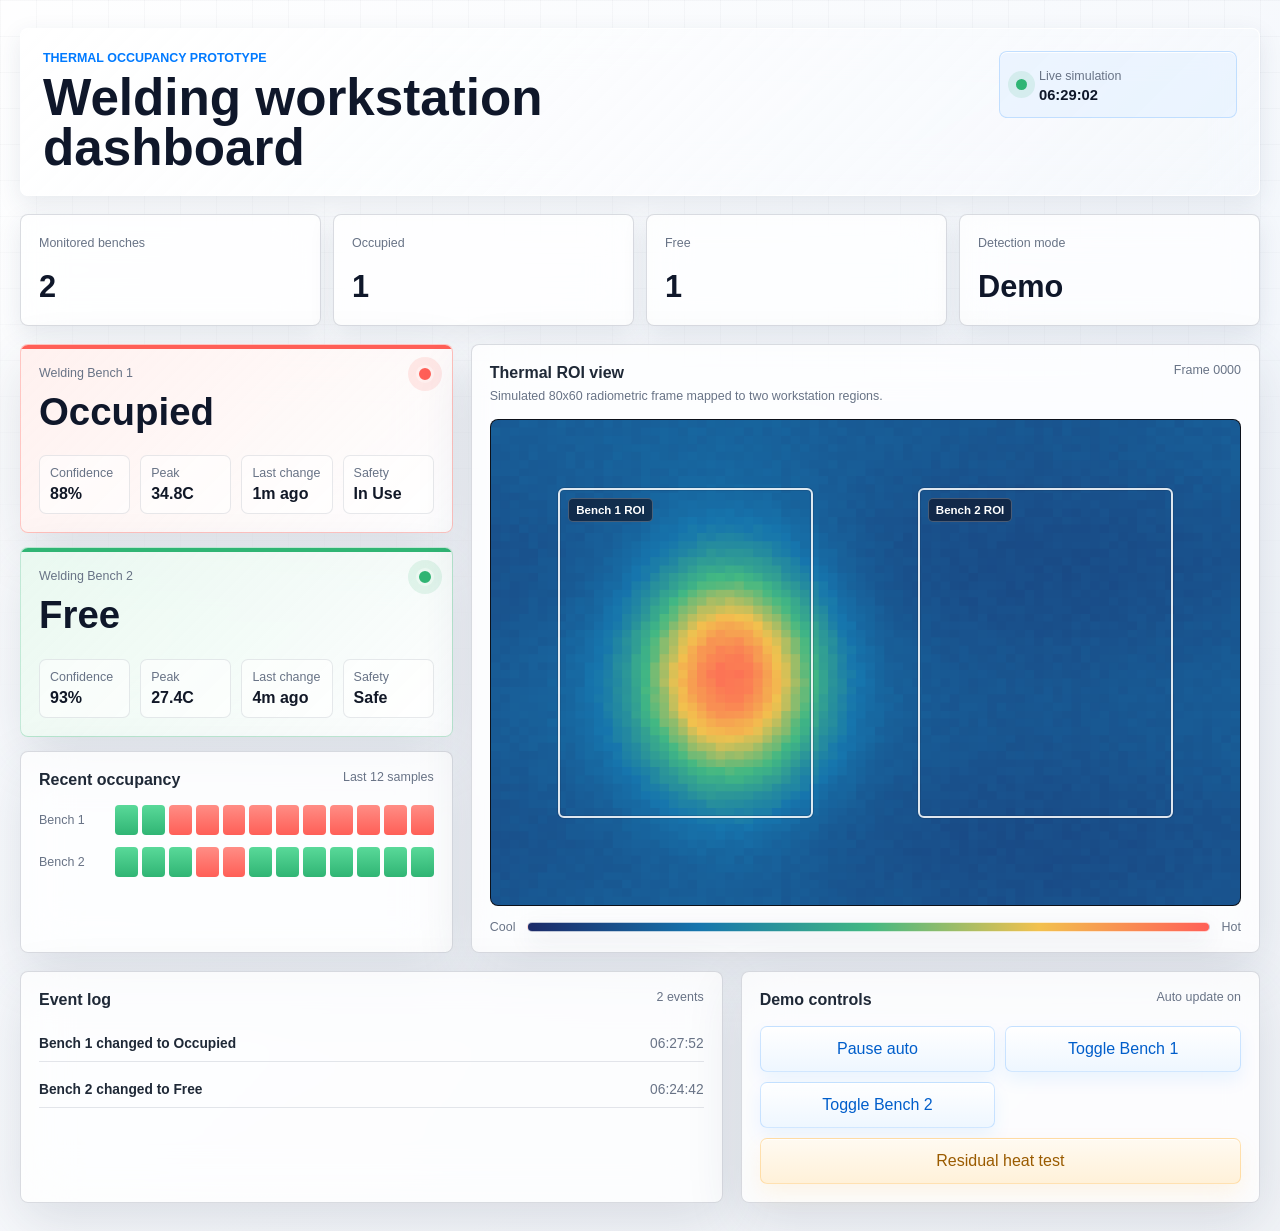
==== dashboard/index.html @ 989a8cf3 "Connect dashboard to live monitor status" ====
<!doctype html>
<html lang="en">
  <head>
    <meta charset="utf-8" />
    <meta name="viewport" content="width=device-width, initial-scale=1" />
    <title>Thermal Workstation Occupancy Dashboard</title>
    <link rel="stylesheet" href="styles.css" />
  </head>
  <body>
    <main class="app-shell">
      <header class="topbar">
        <div>
          <p class="eyebrow">Thermal occupancy prototype</p>
          <h1>Welding workstation dashboard</h1>
        </div>
        <div class="sync-panel" aria-live="polite">
          <span class="live-dot"></span>
          <div>
            <span class="sync-label" id="syncLabel">Live simulation</span>
            <strong id="lastUpdated">--</strong>
          </div>
        </div>
      </header>

      <section class="summary-grid" aria-label="Dashboard summary">
        <article class="metric-block">
          <span class="metric-label">Monitored benches</span>
          <strong>2</strong>
        </article>
        <article class="metric-block">
          <span class="metric-label">Occupied</span>
          <strong id="occupiedCount">0</strong>
        </article>
        <article class="metric-block">
          <span class="metric-label">Free</span>
          <strong id="freeCount">0</strong>
        </article>
        <article class="metric-block">
          <span class="metric-label">Detection mode</span>
          <strong id="detectionMode">Demo</strong>
        </article>
      </section>

      <section class="workspace">
        <div class="status-column" aria-label="Workstation status">
          <article class="bench-panel" id="bench-1-panel">
            <div class="bench-heading">
              <div>
                <span class="bench-label">Welding Bench 1</span>
                <h2 id="bench-1-status">--</h2>
              </div>
              <span class="status-indicator" id="bench-1-dot"></span>
            </div>
            <div class="bench-details">
              <span>Confidence <strong id="bench-1-confidence">--</strong></span>
              <span>Peak <strong id="bench-1-peak">--</strong></span>
              <span>Last change <strong id="bench-1-change">--</strong></span>
              <span>Safety <strong id="bench-1-safety">--</strong></span>
            </div>
          </article>

          <article class="bench-panel" id="bench-2-panel">
            <div class="bench-heading">
              <div>
                <span class="bench-label">Welding Bench 2</span>
                <h2 id="bench-2-status">--</h2>
              </div>
              <span class="status-indicator" id="bench-2-dot"></span>
            </div>
            <div class="bench-details">
              <span>Confidence <strong id="bench-2-confidence">--</strong></span>
              <span>Peak <strong id="bench-2-peak">--</strong></span>
              <span>Last change <strong id="bench-2-change">--</strong></span>
              <span>Safety <strong id="bench-2-safety">--</strong></span>
            </div>
          </article>

          <div class="timeline-panel">
            <div class="section-title-row">
              <h2>Recent occupancy</h2>
              <span>Last 12 samples</span>
            </div>
            <div class="timeline-row">
              <span>Bench 1</span>
              <div class="timeline" id="bench-1-timeline"></div>
            </div>
            <div class="timeline-row">
              <span>Bench 2</span>
              <div class="timeline" id="bench-2-timeline"></div>
            </div>
          </div>
        </div>

        <section class="thermal-area" aria-label="Thermal map">
          <div class="section-title-row">
            <div>
              <h2>Thermal ROI view</h2>
              <p id="thermalCaption">Simulated 80x60 radiometric frame mapped to two workstation regions.</p>
            </div>
            <span id="frameLabel">Frame 0000</span>
          </div>

          <div class="heatmap-frame">
            <canvas id="heatmapCanvas" width="800" height="520" aria-label="Simulated thermal heatmap"></canvas>
            <div class="roi roi-one">
              <span>Bench 1 ROI</span>
            </div>
            <div class="roi roi-two">
              <span>Bench 2 ROI</span>
            </div>
          </div>

          <div class="legend-row" aria-label="Thermal color legend">
            <span>Cool</span>
            <div class="legend-bar"></div>
            <span>Hot</span>
          </div>
        </section>
      </section>

      <section class="bottom-grid">
        <section class="activity-panel">
          <div class="section-title-row">
            <h2>Event log</h2>
            <span id="eventCount">0 events</span>
          </div>
          <ul id="eventLog"></ul>
        </section>

        <section class="control-panel">
          <div class="section-title-row">
            <h2>Demo controls</h2>
            <span id="simulationState">Auto update on</span>
          </div>
          <div class="control-grid">
            <button id="toggleAuto" type="button">Pause auto</button>
            <button id="toggleBench1" type="button">Toggle Bench 1</button>
            <button id="toggleBench2" type="button">Toggle Bench 2</button>
            <button id="residualTest" type="button">Residual heat test</button>
          </div>
        </section>
      </section>
    </main>
    <script src="app.js"></script>
  </body>
</html>
---- dashboard/styles.css ----
:root {
  color-scheme: light;
  --page: #f4f6fb;
  --page-deep: #e8edf6;
  --glass: rgba(255, 255, 255, 0.72);
  --glass-strong: rgba(255, 255, 255, 0.9);
  --line: rgba(121, 131, 148, 0.28);
  --text: #111827;
  --muted: #687386;
  --soft: #98a2b3;
  --free: #30b574;
  --free-soft: #e8f8ef;
  --occupied: #ff5f57;
  --occupied-soft: #fff0ee;
  --warning: #ffb340;
  --accent: #007aff;
  --accent-soft: #e7f1ff;
  --shadow: 0 18px 55px rgba(44, 58, 84, 0.14);
  --shadow-soft: 0 8px 24px rgba(44, 58, 84, 0.1);
  --radius: 8px;
  font-family:
    -apple-system, BlinkMacSystemFont, "SF Pro Display", "SF Pro Text", Inter,
    "Segoe UI", sans-serif;
}

* {
  box-sizing: border-box;
}

body {
  min-height: 100vh;
  margin: 0;
  background:
    linear-gradient(135deg, rgba(255, 255, 255, 0.9), rgba(239, 244, 251, 0.72)),
    linear-gradient(160deg, #f7f9fc 0%, #edf2fa 46%, #f9f4ef 100%);
  color: var(--text);
}

body::before {
  position: fixed;
  inset: 0;
  z-index: -1;
  background-image:
    linear-gradient(rgba(17, 24, 39, 0.035) 1px, transparent 1px),
    linear-gradient(90deg, rgba(17, 24, 39, 0.035) 1px, transparent 1px);
  background-size: 36px 36px;
  mask-image: linear-gradient(to bottom, rgba(0, 0, 0, 0.8), transparent 82%);
  content: "";
}

button,
input,
textarea,
select {
  font: inherit;
}

.app-shell {
  width: min(1440px, calc(100% - 40px));
  margin: 0 auto;
  padding: 28px 0;
}

.topbar {
  display: flex;
  align-items: flex-start;
  justify-content: space-between;
  gap: 24px;
  padding: 22px;
  border: 1px solid rgba(255, 255, 255, 0.86);
  border-radius: var(--radius);
  background: linear-gradient(135deg, rgba(255, 255, 255, 0.88), rgba(245, 248, 252, 0.62));
  box-shadow: var(--shadow-soft);
  backdrop-filter: blur(22px) saturate(1.25);
}

.eyebrow {
  margin: 0 0 8px;
  color: var(--accent);
  font-size: 0.78rem;
  font-weight: 700;
  letter-spacing: 0;
  text-transform: uppercase;
}

h1,
h2,
p {
  margin: 0;
}

h1 {
  max-width: 760px;
  color: #0f172a;
  font-size: clamp(2rem, 4vw, 4rem);
  line-height: 0.98;
  letter-spacing: 0;
}

h2 {
  color: #1f2937;
  font-size: 1rem;
  line-height: 1.2;
  letter-spacing: 0;
}

.sync-panel {
  display: flex;
  align-items: center;
  gap: 12px;
  min-width: 238px;
  padding: 14px 16px;
  border: 1px solid rgba(0, 122, 255, 0.18);
  border-radius: var(--radius);
  background: rgba(231, 241, 255, 0.72);
  box-shadow: inset 0 1px 0 rgba(255, 255, 255, 0.9);
}

.sync-label,
.metric-label,
.bench-label,
.section-title-row span,
.thermal-area p,
.timeline-row > span,
.bench-details span {
  color: var(--muted);
  font-size: 0.78rem;
}

.sync-panel strong {
  display: block;
  margin-top: 3px;
  color: #0f172a;
  font-size: 0.92rem;
}

.live-dot {
  width: 11px;
  height: 11px;
  border-radius: 999px;
  background: var(--free);
  box-shadow: 0 0 0 8px rgba(48, 181, 116, 0.12);
  animation: pulse 1.8s infinite;
}

.summary-grid {
  display: grid;
  grid-template-columns: repeat(4, minmax(0, 1fr));
  gap: 12px;
  margin: 18px 0;
}

.metric-block {
  min-height: 112px;
  padding: 18px;
  border: 1px solid var(--line);
  border-radius: var(--radius);
  background: var(--glass);
  box-shadow: var(--shadow-soft);
  backdrop-filter: blur(20px) saturate(1.2);
}

.metric-block strong {
  display: block;
  margin-top: 18px;
  color: #0f172a;
  font-size: clamp(1.45rem, 2.4vw, 2.45rem);
  letter-spacing: 0;
}

.workspace {
  display: grid;
  grid-template-columns: minmax(300px, 0.85fr) minmax(540px, 1.55fr);
  gap: 18px;
  align-items: stretch;
}

.status-column {
  display: grid;
  grid-template-rows: auto auto 1fr;
  gap: 14px;
}

.bench-panel,
.timeline-panel,
.thermal-area,
.activity-panel,
.control-panel {
  border: 1px solid var(--line);
  border-radius: var(--radius);
  background: var(--glass);
  box-shadow: var(--shadow);
  backdrop-filter: blur(24px) saturate(1.18);
}

.bench-panel {
  position: relative;
  overflow: hidden;
  padding: 18px;
  transition:
    border-color 220ms ease,
    background 220ms ease,
    transform 220ms ease,
    box-shadow 220ms ease;
}

.bench-panel::before {
  position: absolute;
  inset: 0 0 auto;
  height: 4px;
  background: var(--soft);
  content: "";
}

.bench-panel.is-occupied {
  border-color: rgba(255, 95, 87, 0.34);
  background: linear-gradient(135deg, rgba(255, 240, 238, 0.94), rgba(255, 255, 255, 0.76));
}

.bench-panel.is-occupied::before {
  background: var(--occupied);
}

.bench-panel.is-free {
  border-color: rgba(48, 181, 116, 0.28);
  background: linear-gradient(135deg, rgba(232, 248, 239, 0.94), rgba(255, 255, 255, 0.76));
}

.bench-panel.is-free::before {
  background: var(--free);
}

.bench-panel.is-warning {
  border-color: rgba(255, 179, 64, 0.42);
  background: linear-gradient(135deg, rgba(255, 247, 232, 0.96), rgba(255, 255, 255, 0.76));
}

.bench-panel.is-warning::before {
  background: var(--warning);
}

.bench-heading {
  display: flex;
  align-items: flex-start;
  justify-content: space-between;
  gap: 16px;
}

.bench-heading h2 {
  margin-top: 8px;
  color: #0f172a;
  font-size: clamp(1.8rem, 3vw, 3rem);
}

.status-indicator {
  flex: 0 0 auto;
  width: 18px;
  height: 18px;
  margin-top: 2px;
  border: 3px solid rgba(255, 255, 255, 0.9);
  border-radius: 999px;
  background: var(--soft);
}

.status-indicator.is-occupied {
  background: var(--occupied);
  box-shadow: 0 0 0 8px rgba(255, 95, 87, 0.12);
}

.status-indicator.is-free {
  background: var(--free);
  box-shadow: 0 0 0 8px rgba(48, 181, 116, 0.12);
}

.bench-details {
  display: grid;
  grid-template-columns: repeat(4, 1fr);
  gap: 10px;
  margin-top: 20px;
}

.bench-details span {
  padding: 10px;
  border: 1px solid rgba(121, 131, 148, 0.18);
  border-radius: 7px;
  background: rgba(255, 255, 255, 0.58);
}

.bench-details strong {
  display: block;
  margin-top: 5px;
  color: #111827;
  font-size: 1rem;
}

.timeline-panel,
.activity-panel,
.control-panel,
.thermal-area {
  padding: 18px;
}

.section-title-row {
  display: flex;
  align-items: flex-start;
  justify-content: space-between;
  gap: 16px;
  margin-bottom: 16px;
}

.thermal-area p {
  margin-top: 6px;
  max-width: 600px;
}

.heatmap-frame {
  position: relative;
  overflow: hidden;
  min-height: 380px;
  border: 1px solid rgba(18, 25, 38, 0.18);
  border-radius: var(--radius);
  background: #0b1018;
  box-shadow:
    inset 0 1px 0 rgba(255, 255, 255, 0.16),
    inset 0 -18px 40px rgba(0, 0, 0, 0.18);
  aspect-ratio: 1.54;
}

canvas {
  display: block;
  width: 100%;
  height: 100%;
}

.roi {
  position: absolute;
  top: 14%;
  width: 34%;
  height: 68%;
  border: 2px solid rgba(255, 255, 255, 0.86);
  border-radius: 6px;
  pointer-events: none;
  box-shadow:
    0 0 0 1px rgba(15, 23, 42, 0.16),
    inset 0 0 0 1px rgba(15, 23, 42, 0.14);
}

.roi span {
  position: absolute;
  top: 8px;
  left: 8px;
  padding: 5px 7px;
  border: 1px solid rgba(255, 255, 255, 0.24);
  border-radius: 5px;
  background: rgba(15, 23, 42, 0.68);
  color: #ffffff;
  font-size: 0.72rem;
  font-weight: 700;
  backdrop-filter: blur(12px);
}

.roi-one {
  left: 9%;
}

.roi-two {
  right: 9%;
}

.legend-row {
  display: grid;
  grid-template-columns: auto minmax(160px, 1fr) auto;
  gap: 12px;
  align-items: center;
  margin-top: 14px;
  color: var(--muted);
  font-size: 0.78rem;
}

.legend-bar {
  height: 10px;
  border: 1px solid rgba(255, 255, 255, 0.72);
  border-radius: 999px;
  background: linear-gradient(90deg, #1c2a68, #1675ad, #42b883, #f2c14e, #ff5f57);
  box-shadow: var(--shadow-soft);
}

.timeline-row {
  display: grid;
  grid-template-columns: 64px minmax(0, 1fr);
  gap: 12px;
  align-items: center;
  margin-top: 12px;
}

.timeline {
  display: grid;
  grid-template-columns: repeat(12, minmax(0, 1fr));
  gap: 4px;
}

.timeline span {
  height: 30px;
  border-radius: 4px;
  background: #d7dee9;
}

.timeline span.is-free {
  background: linear-gradient(180deg, #59d999, #30b574);
}

.timeline span.is-occupied {
  background: linear-gradient(180deg, #ff8d85, #ff5f57);
}

.bottom-grid {
  display: grid;
  grid-template-columns: minmax(0, 1.15fr) minmax(320px, 0.85fr);
  gap: 18px;
  margin-top: 18px;
}

#eventLog {
  display: grid;
  gap: 10px;
  max-height: 194px;
  margin: 0;
  padding: 0;
  overflow: auto;
  list-style: none;
}

#eventLog li {
  display: flex;
  align-items: center;
  justify-content: space-between;
  gap: 18px;
  padding: 10px 0;
  border-bottom: 1px solid rgba(121, 131, 148, 0.2);
  color: var(--muted);
  font-size: 0.86rem;
}

#eventLog strong {
  color: #1f2937;
  font-weight: 650;
}

.control-grid {
  display: grid;
  grid-template-columns: repeat(2, minmax(0, 1fr));
  gap: 10px;
}

button {
  min-height: 46px;
  padding: 0 14px;
  border: 1px solid rgba(0, 122, 255, 0.18);
  border-radius: 7px;
  background: linear-gradient(180deg, rgba(255, 255, 255, 0.92), rgba(237, 246, 255, 0.92));
  color: #005ecb;
  box-shadow:
    inset 0 1px 0 rgba(255, 255, 255, 0.92),
    0 8px 18px rgba(0, 122, 255, 0.08);
  cursor: pointer;
  transition:
    transform 160ms ease,
    background 160ms ease,
    border-color 160ms ease,
    box-shadow 160ms ease;
}

button:hover {
  border-color: rgba(0, 122, 255, 0.34);
  background: linear-gradient(180deg, #ffffff, #eaf4ff);
  box-shadow:
    inset 0 1px 0 rgba(255, 255, 255, 0.96),
    0 12px 24px rgba(0, 122, 255, 0.12);
  transform: translateY(-1px);
}

button:active {
  transform: translateY(0);
}

button:last-child {
  grid-column: 1 / -1;
  border-color: rgba(255, 179, 64, 0.36);
  background: linear-gradient(180deg, #fffaf1, #fff1d9);
  color: #9a5b00;
  box-shadow:
    inset 0 1px 0 rgba(255, 255, 255, 0.92),
    0 10px 22px rgba(255, 179, 64, 0.12);
}

@keyframes pulse {
  0%,
  100% {
    transform: scale(1);
  }
  50% {
    transform: scale(0.78);
  }
}

@media (max-width: 980px) {
  .app-shell {
    width: min(100% - 28px, 760px);
  }

  .topbar,
  .workspace,
  .bottom-grid {
    grid-template-columns: 1fr;
  }

  .topbar {
    display: grid;
  }

  .summary-grid {
    grid-template-columns: repeat(2, minmax(0, 1fr));
  }

  .heatmap-frame {
    min-height: 300px;
  }
}

@media (max-width: 620px) {
  .app-shell {
    width: min(100% - 20px, 520px);
    padding: 18px 0;
  }

  .summary-grid,
  .bench-details,
  .control-grid {
    grid-template-columns: 1fr;
  }

  .sync-panel {
    min-width: 0;
  }

  .heatmap-frame {
    min-height: 230px;
  }

  .timeline-row {
    grid-template-columns: 1fr;
  }
}
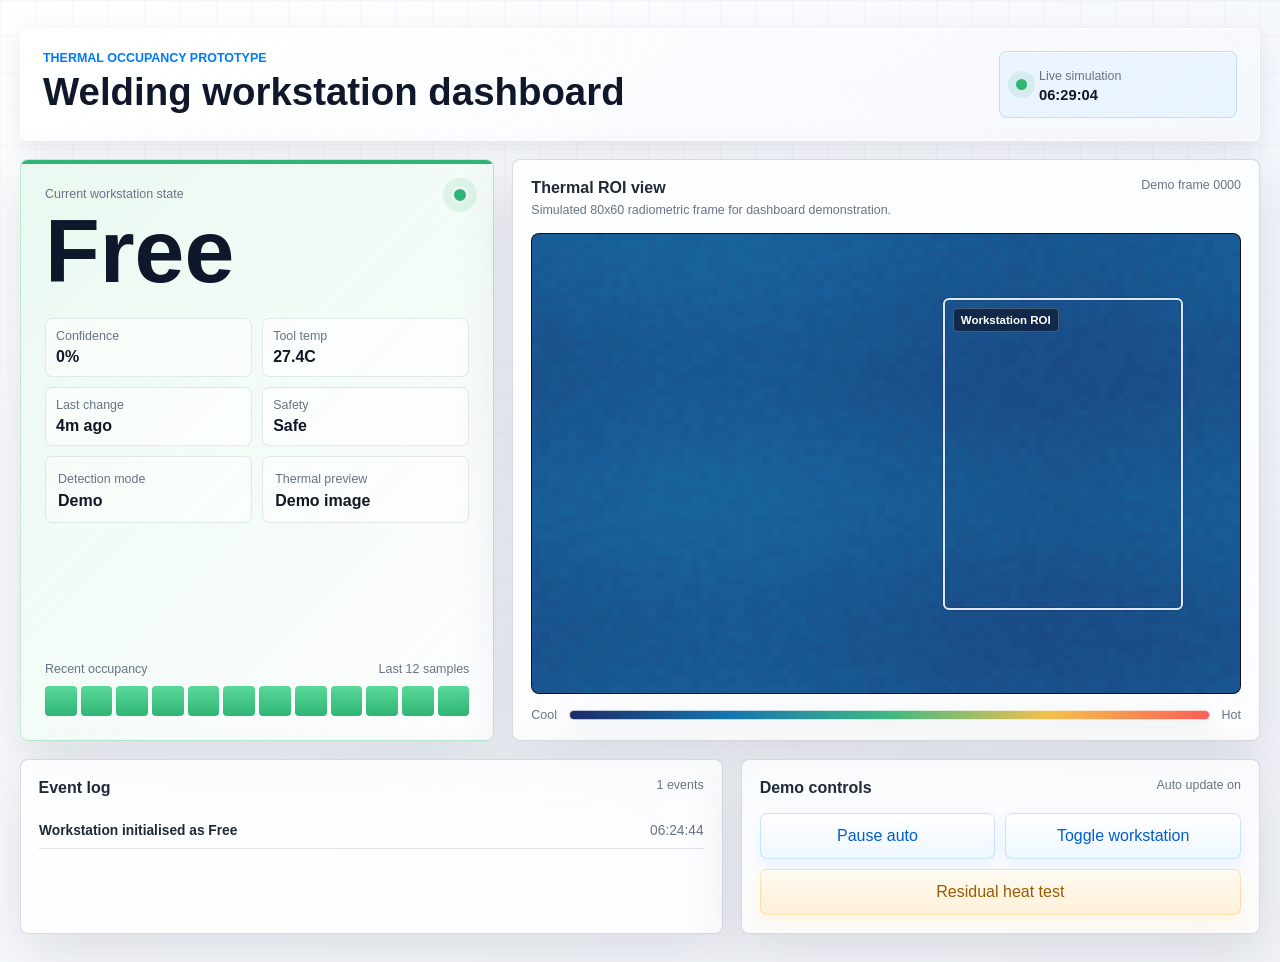
==== commit 56017e11: "Redesign dashboard for single workstation" ====
--- a/dashboard/index.html
+++ b/dashboard/index.html
@@ -22,91 +22,56 @@
         </div>
       </header>
 
-      <section class="summary-grid" aria-label="Dashboard summary">
-        <article class="metric-block">
-          <span class="metric-label">Monitored benches</span>
-          <strong>2</strong>
-        </article>
-        <article class="metric-block">
-          <span class="metric-label">Occupied</span>
-          <strong id="occupiedCount">0</strong>
-        </article>
-        <article class="metric-block">
-          <span class="metric-label">Free</span>
-          <strong id="freeCount">0</strong>
-        </article>
-        <article class="metric-block">
-          <span class="metric-label">Detection mode</span>
-          <strong id="detectionMode">Demo</strong>
-        </article>
-      </section>
-
       <section class="workspace">
         <div class="status-column" aria-label="Workstation status">
-          <article class="bench-panel" id="bench-1-panel">
+          <article class="bench-panel workstation-overview" id="workstation-panel">
             <div class="bench-heading">
               <div>
-                <span class="bench-label">Welding Bench 1</span>
-                <h2 id="bench-1-status">--</h2>
+                <span class="bench-label">Current workstation state</span>
+                <h2 id="workstation-status">--</h2>
               </div>
-              <span class="status-indicator" id="bench-1-dot"></span>
+              <span class="status-indicator" id="workstation-dot"></span>
             </div>
             <div class="bench-details">
-              <span>Confidence <strong id="bench-1-confidence">--</strong></span>
-              <span>Peak <strong id="bench-1-peak">--</strong></span>
-              <span>Last change <strong id="bench-1-change">--</strong></span>
-              <span>Safety <strong id="bench-1-safety">--</strong></span>
+              <span>Confidence <strong id="workstation-confidence">--</strong></span>
+              <span>Tool temp <strong id="workstation-peak">--</strong></span>
+              <span>Last change <strong id="workstation-change">--</strong></span>
+              <span>Safety <strong id="workstation-safety">--</strong></span>
+            </div>
+            <div class="state-context">
+              <div>
+                <span>Detection mode</span>
+                <strong id="detectionMode">Demo</strong>
+              </div>
+              <div>
+                <span>Thermal preview</span>
+                <strong id="snapshotStatus">Waiting</strong>
+              </div>
+            </div>
+            <div class="compact-history" aria-label="Recent occupancy">
+              <div class="compact-history-heading">
+                <span>Recent occupancy</span>
+                <span>Last 12 samples</span>
+              </div>
+              <div class="timeline" id="workstation-timeline"></div>
             </div>
           </article>
-
-          <article class="bench-panel" id="bench-2-panel">
-            <div class="bench-heading">
-              <div>
-                <span class="bench-label">Welding Bench 2</span>
-                <h2 id="bench-2-status">--</h2>
-              </div>
-              <span class="status-indicator" id="bench-2-dot"></span>
-            </div>
-            <div class="bench-details">
-              <span>Confidence <strong id="bench-2-confidence">--</strong></span>
-              <span>Peak <strong id="bench-2-peak">--</strong></span>
-              <span>Last change <strong id="bench-2-change">--</strong></span>
-              <span>Safety <strong id="bench-2-safety">--</strong></span>
-            </div>
-          </article>
-
-          <div class="timeline-panel">
-            <div class="section-title-row">
-              <h2>Recent occupancy</h2>
-              <span>Last 12 samples</span>
-            </div>
-            <div class="timeline-row">
-              <span>Bench 1</span>
-              <div class="timeline" id="bench-1-timeline"></div>
-            </div>
-            <div class="timeline-row">
-              <span>Bench 2</span>
-              <div class="timeline" id="bench-2-timeline"></div>
-            </div>
-          </div>
         </div>
 
         <section class="thermal-area" aria-label="Thermal map">
           <div class="section-title-row">
             <div>
               <h2>Thermal ROI view</h2>
-              <p id="thermalCaption">Simulated 80x60 radiometric frame mapped to two workstation regions.</p>
+              <p id="thermalCaption">Simulated 80x60 radiometric frame for one monitored workstation.</p>
             </div>
             <span id="frameLabel">Frame 0000</span>
           </div>
 
           <div class="heatmap-frame">
             <canvas id="heatmapCanvas" width="800" height="520" aria-label="Simulated thermal heatmap"></canvas>
+            <img id="thermalSnapshot" alt="Live thermal preview from the Raspberry Pi monitor" />
             <div class="roi roi-one">
-              <span>Bench 1 ROI</span>
-            </div>
-            <div class="roi roi-two">
-              <span>Bench 2 ROI</span>
+              <span>Workstation ROI</span>
             </div>
           </div>
 
@@ -134,8 +99,7 @@
           </div>
           <div class="control-grid">
             <button id="toggleAuto" type="button">Pause auto</button>
-            <button id="toggleBench1" type="button">Toggle Bench 1</button>
-            <button id="toggleBench2" type="button">Toggle Bench 2</button>
+            <button id="toggleWorkstation" type="button">Toggle workstation</button>
             <button id="residualTest" type="button">Residual heat test</button>
           </div>
         </section>
--- a/dashboard/styles.css
+++ b/dashboard/styles.css
@@ -92,7 +92,7 @@
 h1 {
   max-width: 760px;
   color: #0f172a;
-  font-size: clamp(2rem, 4vw, 4rem);
+  font-size: clamp(1.85rem, 3vw, 3.35rem);
   line-height: 0.98;
   letter-spacing: 0;
 }
@@ -143,42 +143,17 @@
   animation: pulse 1.8s infinite;
 }
 
-.summary-grid {
-  display: grid;
-  grid-template-columns: repeat(4, minmax(0, 1fr));
-  gap: 12px;
-  margin: 18px 0;
-}
-
-.metric-block {
-  min-height: 112px;
-  padding: 18px;
-  border: 1px solid var(--line);
-  border-radius: var(--radius);
-  background: var(--glass);
-  box-shadow: var(--shadow-soft);
-  backdrop-filter: blur(20px) saturate(1.2);
-}
-
-.metric-block strong {
-  display: block;
-  margin-top: 18px;
-  color: #0f172a;
-  font-size: clamp(1.45rem, 2.4vw, 2.45rem);
-  letter-spacing: 0;
-}
-
 .workspace {
   display: grid;
-  grid-template-columns: minmax(300px, 0.85fr) minmax(540px, 1.55fr);
+  grid-template-columns: minmax(360px, 0.92fr) minmax(540px, 1.45fr);
   gap: 18px;
   align-items: stretch;
+  margin-top: 18px;
 }
 
 .status-column {
   display: grid;
-  grid-template-rows: auto auto 1fr;
-  gap: 14px;
+  grid-template-rows: 1fr;
 }
 
 .bench-panel,
@@ -204,6 +179,13 @@
     box-shadow 220ms ease;
 }
 
+.workstation-overview {
+  display: flex;
+  min-height: 100%;
+  flex-direction: column;
+  padding: 24px;
+}
+
 .bench-panel::before {
   position: absolute;
   inset: 0 0 auto;
@@ -249,7 +231,8 @@
 .bench-heading h2 {
   margin-top: 8px;
   color: #0f172a;
-  font-size: clamp(1.8rem, 3vw, 3rem);
+  font-size: clamp(3.3rem, 7vw, 6rem);
+  line-height: 0.92;
 }
 
 .status-indicator {
@@ -274,9 +257,9 @@
 
 .bench-details {
   display: grid;
-  grid-template-columns: repeat(4, 1fr);
+  grid-template-columns: repeat(2, minmax(0, 1fr));
   gap: 10px;
-  margin-top: 20px;
+  margin-top: 26px;
 }
 
 .bench-details span {
@@ -293,6 +276,45 @@
   font-size: 1rem;
 }
 
+.state-context {
+  display: grid;
+  grid-template-columns: repeat(2, minmax(0, 1fr));
+  gap: 10px;
+  margin-top: 10px;
+}
+
+.state-context > div {
+  padding: 12px;
+  border: 1px solid rgba(121, 131, 148, 0.18);
+  border-radius: 7px;
+  background: rgba(255, 255, 255, 0.46);
+}
+
+.state-context span,
+.compact-history-heading {
+  color: var(--muted);
+  font-size: 0.78rem;
+}
+
+.state-context strong {
+  display: block;
+  margin-top: 5px;
+  color: #111827;
+  font-size: 1rem;
+}
+
+.compact-history {
+  margin-top: auto;
+  padding-top: 24px;
+}
+
+.compact-history-heading {
+  display: flex;
+  justify-content: space-between;
+  gap: 12px;
+  margin-bottom: 10px;
+}
+
 .timeline-panel,
 .activity-panel,
 .control-panel,
@@ -316,7 +338,7 @@
 .heatmap-frame {
   position: relative;
   overflow: hidden;
-  min-height: 380px;
+  min-height: 430px;
   border: 1px solid rgba(18, 25, 38, 0.18);
   border-radius: var(--radius);
   background: #0b1018;
@@ -330,6 +352,24 @@
   display: block;
   width: 100%;
   height: 100%;
+}
+
+#thermalSnapshot {
+  position: absolute;
+  inset: 0;
+  display: none;
+  width: 100%;
+  height: 100%;
+  object-fit: contain;
+  background: #0b1018;
+}
+
+#thermalSnapshot.is-visible {
+  display: block;
+}
+
+#thermalSnapshot.is-visible ~ .roi {
+  display: none;
 }
 
 .roi {
@@ -360,11 +400,7 @@
 }
 
 .roi-one {
-  left: 9%;
-}
-
-.roi-two {
-  right: 9%;
+  right: 8%;
 }
 
 .legend-row {
@@ -518,10 +554,6 @@
     display: grid;
   }
 
-  .summary-grid {
-    grid-template-columns: repeat(2, minmax(0, 1fr));
-  }
-
   .heatmap-frame {
     min-height: 300px;
   }
@@ -533,8 +565,8 @@
     padding: 18px 0;
   }
 
-  .summary-grid,
   .bench-details,
+  .state-context,
   .control-grid {
     grid-template-columns: 1fr;
   }
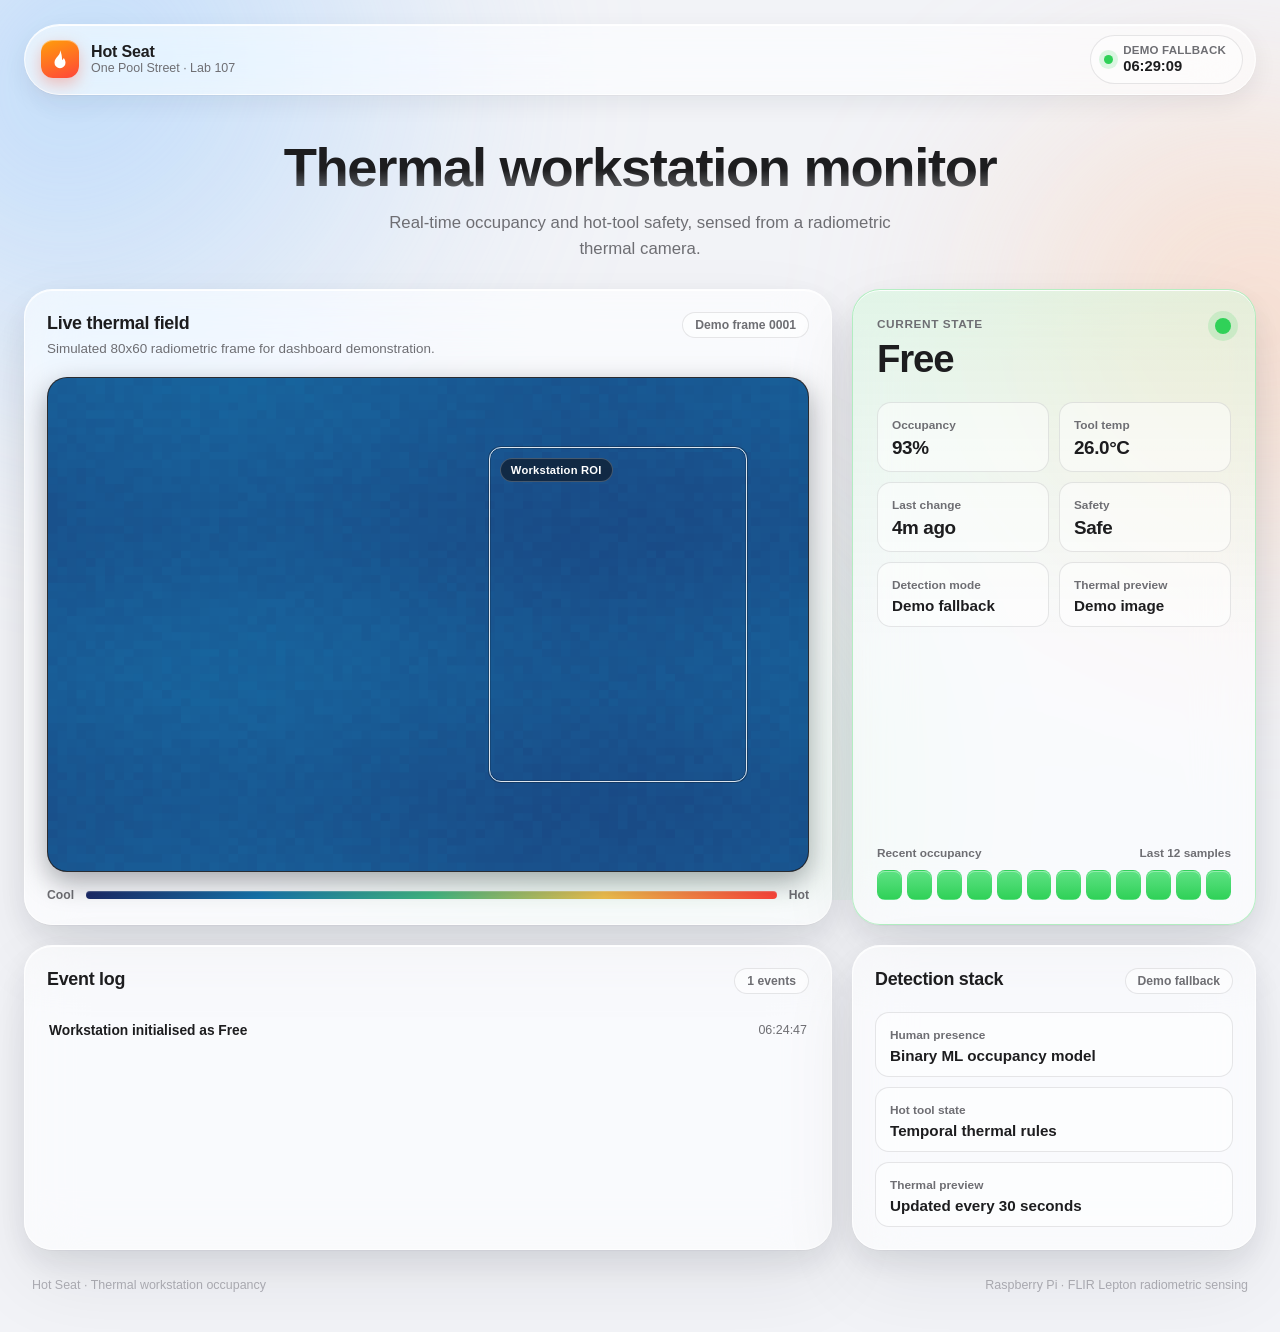
==== commit fcd34c5a: "Redesign live dashboard interface" ====
--- a/dashboard/index.html
+++ b/dashboard/index.html
@@ -7,64 +7,51 @@
     <link rel="stylesheet" href="styles.css" />
   </head>
   <body>
+    <div class="ambient" aria-hidden="true">
+      <span class="blob blob-a"></span>
+      <span class="blob blob-b"></span>
+      <span class="blob blob-c"></span>
+    </div>
+
     <main class="app-shell">
-      <header class="topbar">
-        <div>
-          <p class="eyebrow">Thermal occupancy prototype</p>
-          <h1>Welding workstation dashboard</h1>
+      <header class="navbar glass">
+        <div class="brand">
+          <span class="brand-mark" aria-hidden="true">
+            <svg viewBox="0 0 24 24" fill="none" xmlns="http://www.w3.org/2000/svg">
+              <path
+                d="M12 2.5c.5 3.4-1.2 5-2.7 6.7C7.7 11 6 12.9 6 16a6 6 0 0 0 12 0c0-2.1-.8-3.7-1.9-5.2-.4 1-1 1.7-1.9 2.3.2-3.3-.6-7.6-2.2-10.6Z"
+                fill="currentColor"
+              />
+            </svg>
+          </span>
+          <div class="brand-copy">
+            <span class="brand-name">Hot Seat</span>
+            <span class="brand-sub">One Pool Street · Lab 107</span>
+          </div>
         </div>
+
         <div class="sync-panel" aria-live="polite">
           <span class="live-dot"></span>
-          <div>
-            <span class="sync-label" id="syncLabel">Live simulation</span>
+          <div class="sync-copy">
+            <span class="sync-label" id="syncLabel">Demo fallback</span>
             <strong id="lastUpdated">--</strong>
           </div>
         </div>
       </header>
 
+      <section class="hero">
+        <h1>Thermal workstation monitor</h1>
+        <p>Real-time occupancy and hot-tool safety, sensed from a radiometric thermal camera.</p>
+      </section>
+
       <section class="workspace">
-        <div class="status-column" aria-label="Workstation status">
-          <article class="bench-panel workstation-overview" id="workstation-panel">
-            <div class="bench-heading">
-              <div>
-                <span class="bench-label">Current workstation state</span>
-                <h2 id="workstation-status">--</h2>
-              </div>
-              <span class="status-indicator" id="workstation-dot"></span>
-            </div>
-            <div class="bench-details">
-              <span>Confidence <strong id="workstation-confidence">--</strong></span>
-              <span>Tool temp <strong id="workstation-peak">--</strong></span>
-              <span>Last change <strong id="workstation-change">--</strong></span>
-              <span>Safety <strong id="workstation-safety">--</strong></span>
-            </div>
-            <div class="state-context">
-              <div>
-                <span>Detection mode</span>
-                <strong id="detectionMode">Demo</strong>
-              </div>
-              <div>
-                <span>Thermal preview</span>
-                <strong id="snapshotStatus">Waiting</strong>
-              </div>
-            </div>
-            <div class="compact-history" aria-label="Recent occupancy">
-              <div class="compact-history-heading">
-                <span>Recent occupancy</span>
-                <span>Last 12 samples</span>
-              </div>
-              <div class="timeline" id="workstation-timeline"></div>
-            </div>
-          </article>
-        </div>
-
-        <section class="thermal-area" aria-label="Thermal map">
+        <section class="thermal-area glass" aria-label="Thermal map">
           <div class="section-title-row">
             <div>
-              <h2>Thermal ROI view</h2>
+              <h2>Live thermal field</h2>
               <p id="thermalCaption">Simulated 80x60 radiometric frame for one monitored workstation.</p>
             </div>
-            <span id="frameLabel">Frame 0000</span>
+            <span class="chip" id="frameLabel">Frame 0000</span>
           </div>
 
           <div class="heatmap-frame">
@@ -81,29 +68,93 @@
             <span>Hot</span>
           </div>
         </section>
+
+        <aside class="status-column" aria-label="Workstation status">
+          <article class="status-panel glass" id="workstation-panel">
+            <div class="status-heading">
+              <div>
+                <span class="panel-label">Current state</span>
+                <h2 id="workstation-status">--</h2>
+              </div>
+              <span class="status-indicator" id="workstation-dot"></span>
+            </div>
+
+            <div class="status-metrics">
+              <div class="metric-tile">
+                <span>Occupancy</span>
+                <strong id="workstation-confidence">--</strong>
+              </div>
+              <div class="metric-tile">
+                <span>Tool temp</span>
+                <strong id="workstation-peak">--</strong>
+              </div>
+              <div class="metric-tile">
+                <span>Last change</span>
+                <strong id="workstation-change">--</strong>
+              </div>
+              <div class="metric-tile">
+                <span>Safety</span>
+                <strong id="workstation-safety">--</strong>
+              </div>
+            </div>
+
+            <div class="state-context">
+              <div>
+                <span>Detection mode</span>
+                <strong id="detectionMode">Demo</strong>
+              </div>
+              <div>
+                <span>Thermal preview</span>
+                <strong id="snapshotStatus">Waiting</strong>
+              </div>
+            </div>
+
+            <div class="compact-history" aria-label="Recent occupancy">
+              <div class="compact-history-heading">
+                <span>Recent occupancy</span>
+                <span>Last 12 samples</span>
+              </div>
+              <div class="timeline" id="workstation-timeline"></div>
+            </div>
+          </article>
+        </aside>
       </section>
 
       <section class="bottom-grid">
-        <section class="activity-panel">
+        <section class="activity-panel glass">
           <div class="section-title-row">
             <h2>Event log</h2>
-            <span id="eventCount">0 events</span>
+            <span class="chip" id="eventCount">0 events</span>
           </div>
           <ul id="eventLog"></ul>
         </section>
 
-        <section class="control-panel">
+        <section class="system-panel glass">
           <div class="section-title-row">
-            <h2>Demo controls</h2>
-            <span id="simulationState">Auto update on</span>
+            <h2>Detection stack</h2>
+            <span class="chip" id="simulationState">Auto update on</span>
           </div>
-          <div class="control-grid">
-            <button id="toggleAuto" type="button">Pause auto</button>
-            <button id="toggleWorkstation" type="button">Toggle workstation</button>
-            <button id="residualTest" type="button">Residual heat test</button>
+          <div class="stack-list" aria-label="Detection stack">
+            <div>
+              <span>Human presence</span>
+              <strong>Binary ML occupancy model</strong>
+            </div>
+            <div>
+              <span>Hot tool state</span>
+              <strong>Temporal thermal rules</strong>
+            </div>
+            <div>
+              <span>Thermal preview</span>
+              <strong>Updated every 30 seconds</strong>
+            </div>
           </div>
         </section>
       </section>
+
+      <footer class="page-footer">
+        <span>Hot Seat · Thermal workstation occupancy</span>
+        <span>Raspberry Pi · FLIR Lepton radiometric sensing</span>
+      </footer>
     </main>
     <script src="app.js"></script>
   </body>
--- a/dashboard/styles.css
+++ b/dashboard/styles.css
@@ -1,86 +1,82 @@
+/* ---------------------------------------------------------------------------
+   Hot Seat dashboard — iOS "liquid glass" theme
+   --------------------------------------------------------------------------- */
+
 :root {
-  color-scheme: light;
-  --page: #f4f6fb;
-  --page-deep: #e8edf6;
-  --glass: rgba(255, 255, 255, 0.72);
-  --glass-strong: rgba(255, 255, 255, 0.9);
-  --line: rgba(121, 131, 148, 0.28);
-  --text: #111827;
-  --muted: #687386;
-  --soft: #98a2b3;
-  --free: #30b574;
-  --free-soft: #e8f8ef;
-  --occupied: #ff5f57;
-  --occupied-soft: #fff0ee;
-  --warning: #ffb340;
-  --accent: #007aff;
-  --accent-soft: #e7f1ff;
-  --shadow: 0 18px 55px rgba(44, 58, 84, 0.14);
-  --shadow-soft: 0 8px 24px rgba(44, 58, 84, 0.1);
-  --radius: 8px;
+  color-scheme: light dark;
+
+  --page: #f2f3f7;
+  --text: #1d1d1f;
+  --muted: #6e6e73;
+  --soft: #aeaeb5;
+
+  --glass: rgba(255, 255, 255, 0.58);
+  --glass-strong: rgba(255, 255, 255, 0.78);
+  --glass-border: rgba(255, 255, 255, 0.75);
+  --glass-inner: rgba(255, 255, 255, 0.9);
+  --tile: rgba(255, 255, 255, 0.5);
+  --hairline: rgba(60, 60, 67, 0.12);
+
+  --blue: #0a84ff;
+  --green: #30d158;
+  --red: #ff453a;
+  --amber: #ff9f0a;
+
+  --shadow:
+    0 1px 1px rgba(16, 24, 40, 0.03),
+    0 12px 32px rgba(16, 24, 40, 0.09),
+    0 32px 80px rgba(16, 24, 40, 0.07);
+  --shadow-soft:
+    0 1px 1px rgba(16, 24, 40, 0.03),
+    0 8px 24px rgba(16, 24, 40, 0.07);
+
+  --radius-lg: 28px;
+  --radius-md: 20px;
+  --radius-sm: 14px;
+
   font-family:
-    -apple-system, BlinkMacSystemFont, "SF Pro Display", "SF Pro Text", Inter,
-    "Segoe UI", sans-serif;
+    -apple-system, BlinkMacSystemFont, "SF Pro Display", "SF Pro Text",
+    Inter, "Segoe UI", sans-serif;
+}
+
+@media (prefers-color-scheme: dark) {
+  :root {
+    --page: #0b0b0f;
+    --text: #f5f5f7;
+    --muted: #a1a1a8;
+    --soft: #636369;
+
+    --glass: rgba(28, 28, 34, 0.55);
+    --glass-strong: rgba(34, 34, 42, 0.72);
+    --glass-border: rgba(255, 255, 255, 0.12);
+    --glass-inner: rgba(255, 255, 255, 0.08);
+    --tile: rgba(255, 255, 255, 0.06);
+    --hairline: rgba(255, 255, 255, 0.1);
+
+    --shadow:
+      0 1px 1px rgba(0, 0, 0, 0.3),
+      0 16px 40px rgba(0, 0, 0, 0.45);
+    --shadow-soft:
+      0 1px 1px rgba(0, 0, 0, 0.3),
+      0 8px 24px rgba(0, 0, 0, 0.35);
+  }
 }
 
 * {
   box-sizing: border-box;
+}
+
+html {
+  -webkit-text-size-adjust: 100%;
 }
 
 body {
   min-height: 100vh;
   margin: 0;
-  background:
-    linear-gradient(135deg, rgba(255, 255, 255, 0.9), rgba(239, 244, 251, 0.72)),
-    linear-gradient(160deg, #f7f9fc 0%, #edf2fa 46%, #f9f4ef 100%);
+  background: var(--page);
   color: var(--text);
-}
-
-body::before {
-  position: fixed;
-  inset: 0;
-  z-index: -1;
-  background-image:
-    linear-gradient(rgba(17, 24, 39, 0.035) 1px, transparent 1px),
-    linear-gradient(90deg, rgba(17, 24, 39, 0.035) 1px, transparent 1px);
-  background-size: 36px 36px;
-  mask-image: linear-gradient(to bottom, rgba(0, 0, 0, 0.8), transparent 82%);
-  content: "";
-}
-
-button,
-input,
-textarea,
-select {
-  font: inherit;
-}
-
-.app-shell {
-  width: min(1440px, calc(100% - 40px));
-  margin: 0 auto;
-  padding: 28px 0;
-}
-
-.topbar {
-  display: flex;
-  align-items: flex-start;
-  justify-content: space-between;
-  gap: 24px;
-  padding: 22px;
-  border: 1px solid rgba(255, 255, 255, 0.86);
-  border-radius: var(--radius);
-  background: linear-gradient(135deg, rgba(255, 255, 255, 0.88), rgba(245, 248, 252, 0.62));
-  box-shadow: var(--shadow-soft);
-  backdrop-filter: blur(22px) saturate(1.25);
-}
-
-.eyebrow {
-  margin: 0 0 8px;
-  color: var(--accent);
-  font-size: 0.78rem;
-  font-weight: 700;
-  letter-spacing: 0;
-  text-transform: uppercase;
+  -webkit-font-smoothing: antialiased;
+  text-rendering: optimizeLegibility;
 }
 
 h1,
@@ -89,263 +85,280 @@
   margin: 0;
 }
 
-h1 {
-  max-width: 760px;
-  color: #0f172a;
-  font-size: clamp(1.85rem, 3vw, 3.35rem);
-  line-height: 0.98;
-  letter-spacing: 0;
-}
-
-h2 {
-  color: #1f2937;
-  font-size: 1rem;
-  line-height: 1.2;
-  letter-spacing: 0;
-}
-
-.sync-panel {
+/* --- Ambient background ---------------------------------------------------- */
+
+.ambient {
+  position: fixed;
+  inset: 0;
+  z-index: -1;
+  overflow: hidden;
+  pointer-events: none;
+}
+
+.blob {
+  position: absolute;
+  border-radius: 50%;
+  filter: blur(90px);
+  opacity: 0.55;
+  animation: drift 26s ease-in-out infinite alternate;
+}
+
+.blob-a {
+  top: -18%;
+  left: -12%;
+  width: 55vw;
+  height: 55vw;
+  background: radial-gradient(circle at 30% 30%, #8ec5ff, transparent 70%);
+}
+
+.blob-b {
+  top: 8%;
+  right: -18%;
+  width: 48vw;
+  height: 48vw;
+  background: radial-gradient(circle at 60% 40%, #ffc7a3, transparent 70%);
+  animation-delay: -8s;
+}
+
+.blob-c {
+  bottom: -25%;
+  left: 22%;
+  width: 52vw;
+  height: 52vw;
+  background: radial-gradient(circle at 50% 50%, #b7f0c6, transparent 70%);
+  animation-delay: -16s;
+}
+
+@media (prefers-color-scheme: dark) {
+  .blob {
+    opacity: 0.28;
+  }
+}
+
+@keyframes drift {
+  from {
+    transform: translate3d(0, 0, 0) scale(1);
+  }
+  to {
+    transform: translate3d(4vw, 3vh, 0) scale(1.08);
+  }
+}
+
+@media (prefers-reduced-motion: reduce) {
+  .blob,
+  .live-dot {
+    animation: none;
+  }
+}
+
+/* --- Glass primitive -------------------------------------------------------- */
+
+.glass {
+  position: relative;
+  border: 1px solid var(--glass-border);
+  border-radius: var(--radius-lg);
+  background: var(--glass);
+  box-shadow:
+    inset 0 1px 0 var(--glass-inner),
+    var(--shadow);
+  backdrop-filter: blur(28px) saturate(1.7);
+  -webkit-backdrop-filter: blur(28px) saturate(1.7);
+}
+
+/* --- Shell & navbar --------------------------------------------------------- */
+
+.app-shell {
+  width: min(1360px, calc(100% - 48px));
+  margin: 0 auto;
+  padding: 24px 0 40px;
+}
+
+.navbar {
+  position: sticky;
+  top: 16px;
+  z-index: 10;
+  display: flex;
+  align-items: center;
+  justify-content: space-between;
+  gap: 16px;
+  padding: 10px 12px 10px 16px;
+  border-radius: 999px;
+  box-shadow:
+    inset 0 1px 0 var(--glass-inner),
+    var(--shadow-soft);
+}
+
+.brand {
   display: flex;
   align-items: center;
   gap: 12px;
-  min-width: 238px;
-  padding: 14px 16px;
-  border: 1px solid rgba(0, 122, 255, 0.18);
-  border-radius: var(--radius);
-  background: rgba(231, 241, 255, 0.72);
-  box-shadow: inset 0 1px 0 rgba(255, 255, 255, 0.9);
-}
-
-.sync-label,
-.metric-label,
-.bench-label,
-.section-title-row span,
-.thermal-area p,
-.timeline-row > span,
-.bench-details span {
+  min-width: 0;
+}
+
+.brand-mark {
+  display: grid;
+  place-items: center;
+  flex: 0 0 auto;
+  width: 38px;
+  height: 38px;
+  border-radius: 12px;
+  background: linear-gradient(160deg, #ff9f0a, #ff453a);
+  color: #fff;
+  box-shadow:
+    inset 0 1px 0 rgba(255, 255, 255, 0.4),
+    0 6px 16px rgba(255, 90, 60, 0.35);
+}
+
+.brand-mark svg {
+  width: 22px;
+  height: 22px;
+}
+
+.brand-copy {
+  display: flex;
+  flex-direction: column;
+  min-width: 0;
+}
+
+.brand-name {
+  font-size: 1rem;
+  font-weight: 700;
+  letter-spacing: -0.01em;
+}
+
+.brand-sub {
   color: var(--muted);
   font-size: 0.78rem;
 }
 
+.sync-panel {
+  display: flex;
+  align-items: center;
+  gap: 10px;
+  padding: 7px 16px 7px 13px;
+  border: 1px solid var(--hairline);
+  border-radius: 999px;
+  background: var(--tile);
+}
+
+.live-dot {
+  flex: 0 0 auto;
+  width: 9px;
+  height: 9px;
+  border-radius: 999px;
+  background: var(--green);
+  box-shadow: 0 0 0 5px rgba(48, 209, 88, 0.16);
+  animation: pulse 1.9s ease-in-out infinite;
+}
+
+.sync-copy {
+  display: flex;
+  flex-direction: column;
+  line-height: 1.25;
+}
+
+.sync-label {
+  color: var(--muted);
+  font-size: 0.72rem;
+  font-weight: 600;
+  letter-spacing: 0.02em;
+  text-transform: uppercase;
+}
+
 .sync-panel strong {
-  display: block;
-  margin-top: 3px;
-  color: #0f172a;
   font-size: 0.92rem;
-}
-
-.live-dot {
-  width: 11px;
-  height: 11px;
-  border-radius: 999px;
-  background: var(--free);
-  box-shadow: 0 0 0 8px rgba(48, 181, 116, 0.12);
-  animation: pulse 1.8s infinite;
-}
-
-.workspace {
-  display: grid;
-  grid-template-columns: minmax(360px, 0.92fr) minmax(540px, 1.45fr);
-  gap: 18px;
-  align-items: stretch;
-  margin-top: 18px;
-}
-
-.status-column {
-  display: grid;
-  grid-template-rows: 1fr;
-}
-
-.bench-panel,
-.timeline-panel,
-.thermal-area,
-.activity-panel,
-.control-panel {
-  border: 1px solid var(--line);
-  border-radius: var(--radius);
-  background: var(--glass);
-  box-shadow: var(--shadow);
-  backdrop-filter: blur(24px) saturate(1.18);
-}
-
-.bench-panel {
-  position: relative;
-  overflow: hidden;
-  padding: 18px;
-  transition:
-    border-color 220ms ease,
-    background 220ms ease,
-    transform 220ms ease,
-    box-shadow 220ms ease;
-}
-
-.workstation-overview {
-  display: flex;
-  min-height: 100%;
-  flex-direction: column;
-  padding: 24px;
-}
-
-.bench-panel::before {
-  position: absolute;
-  inset: 0 0 auto;
-  height: 4px;
-  background: var(--soft);
-  content: "";
-}
-
-.bench-panel.is-occupied {
-  border-color: rgba(255, 95, 87, 0.34);
-  background: linear-gradient(135deg, rgba(255, 240, 238, 0.94), rgba(255, 255, 255, 0.76));
-}
-
-.bench-panel.is-occupied::before {
-  background: var(--occupied);
-}
-
-.bench-panel.is-free {
-  border-color: rgba(48, 181, 116, 0.28);
-  background: linear-gradient(135deg, rgba(232, 248, 239, 0.94), rgba(255, 255, 255, 0.76));
-}
-
-.bench-panel.is-free::before {
-  background: var(--free);
-}
-
-.bench-panel.is-warning {
-  border-color: rgba(255, 179, 64, 0.42);
-  background: linear-gradient(135deg, rgba(255, 247, 232, 0.96), rgba(255, 255, 255, 0.76));
-}
-
-.bench-panel.is-warning::before {
-  background: var(--warning);
-}
-
-.bench-heading {
+  font-weight: 650;
+  font-variant-numeric: tabular-nums;
+}
+
+/* --- Hero -------------------------------------------------------------------- */
+
+.hero {
+  padding: 44px 6px 28px;
+  text-align: center;
+}
+
+.hero h1 {
+  font-size: clamp(2.1rem, 4.4vw, 3.4rem);
+  font-weight: 750;
+  letter-spacing: -0.025em;
+  line-height: 1.06;
+  background: linear-gradient(180deg, var(--text) 55%, color-mix(in srgb, var(--text) 55%, transparent));
+  -webkit-background-clip: text;
+  background-clip: text;
+  -webkit-text-fill-color: transparent;
+}
+
+.hero p {
+  max-width: 560px;
+  margin: 14px auto 0;
+  color: var(--muted);
+  font-size: 1.05rem;
+  line-height: 1.5;
+}
+
+/* --- Section headers & chips -------------------------------------------------- */
+
+.section-title-row {
   display: flex;
   align-items: flex-start;
   justify-content: space-between;
   gap: 16px;
-}
-
-.bench-heading h2 {
-  margin-top: 8px;
-  color: #0f172a;
-  font-size: clamp(3.3rem, 7vw, 6rem);
-  line-height: 0.92;
-}
-
-.status-indicator {
+  margin-bottom: 18px;
+}
+
+h2 {
+  font-size: 1.12rem;
+  font-weight: 700;
+  letter-spacing: -0.015em;
+  line-height: 1.25;
+}
+
+.section-title-row p {
+  margin-top: 5px;
+  max-width: 560px;
+  color: var(--muted);
+  font-size: 0.84rem;
+  line-height: 1.45;
+}
+
+.chip {
   flex: 0 0 auto;
-  width: 18px;
-  height: 18px;
-  margin-top: 2px;
-  border: 3px solid rgba(255, 255, 255, 0.9);
+  padding: 5px 12px;
+  border: 1px solid var(--hairline);
   border-radius: 999px;
-  background: var(--soft);
-}
-
-.status-indicator.is-occupied {
-  background: var(--occupied);
-  box-shadow: 0 0 0 8px rgba(255, 95, 87, 0.12);
-}
-
-.status-indicator.is-free {
-  background: var(--free);
-  box-shadow: 0 0 0 8px rgba(48, 181, 116, 0.12);
-}
-
-.bench-details {
+  background: var(--tile);
+  color: var(--muted);
+  font-size: 0.76rem;
+  font-weight: 600;
+  font-variant-numeric: tabular-nums;
+  white-space: nowrap;
+}
+
+/* --- Workspace grid ------------------------------------------------------------ */
+
+.workspace {
   display: grid;
-  grid-template-columns: repeat(2, minmax(0, 1fr));
-  gap: 10px;
-  margin-top: 26px;
-}
-
-.bench-details span {
-  padding: 10px;
-  border: 1px solid rgba(121, 131, 148, 0.18);
-  border-radius: 7px;
-  background: rgba(255, 255, 255, 0.58);
-}
-
-.bench-details strong {
-  display: block;
-  margin-top: 5px;
-  color: #111827;
-  font-size: 1rem;
-}
-
-.state-context {
-  display: grid;
-  grid-template-columns: repeat(2, minmax(0, 1fr));
-  gap: 10px;
-  margin-top: 10px;
-}
-
-.state-context > div {
-  padding: 12px;
-  border: 1px solid rgba(121, 131, 148, 0.18);
-  border-radius: 7px;
-  background: rgba(255, 255, 255, 0.46);
-}
-
-.state-context span,
-.compact-history-heading {
-  color: var(--muted);
-  font-size: 0.78rem;
-}
-
-.state-context strong {
-  display: block;
-  margin-top: 5px;
-  color: #111827;
-  font-size: 1rem;
-}
-
-.compact-history {
-  margin-top: auto;
-  padding-top: 24px;
-}
-
-.compact-history-heading {
-  display: flex;
-  justify-content: space-between;
-  gap: 12px;
-  margin-bottom: 10px;
-}
-
-.timeline-panel,
-.activity-panel,
-.control-panel,
+  grid-template-columns: minmax(0, 1.6fr) minmax(330px, 0.8fr);
+  gap: 20px;
+  align-items: stretch;
+}
+
 .thermal-area {
-  padding: 18px;
-}
-
-.section-title-row {
-  display: flex;
-  align-items: flex-start;
-  justify-content: space-between;
-  gap: 16px;
-  margin-bottom: 16px;
-}
-
-.thermal-area p {
-  margin-top: 6px;
-  max-width: 600px;
+  padding: 22px;
 }
 
 .heatmap-frame {
   position: relative;
   overflow: hidden;
-  min-height: 430px;
-  border: 1px solid rgba(18, 25, 38, 0.18);
-  border-radius: var(--radius);
-  background: #0b1018;
+  border: 1px solid rgba(255, 255, 255, 0.14);
+  border-radius: var(--radius-md);
+  background: #07090f;
   box-shadow:
-    inset 0 1px 0 rgba(255, 255, 255, 0.16),
-    inset 0 -18px 40px rgba(0, 0, 0, 0.18);
-  aspect-ratio: 1.54;
+    inset 0 1px 0 rgba(255, 255, 255, 0.12),
+    inset 0 -40px 70px rgba(0, 0, 0, 0.28),
+    0 10px 28px rgba(6, 10, 18, 0.35);
+  aspect-ratio: 800 / 520;
 }
 
 canvas {
@@ -361,7 +374,7 @@
   width: 100%;
   height: 100%;
   object-fit: contain;
-  background: #0b1018;
+  background: #07090f;
 }
 
 #thermalSnapshot.is-visible {
@@ -377,26 +390,28 @@
   top: 14%;
   width: 34%;
   height: 68%;
-  border: 2px solid rgba(255, 255, 255, 0.86);
-  border-radius: 6px;
+  border: 1.5px solid rgba(255, 255, 255, 0.85);
+  border-radius: 12px;
   pointer-events: none;
   box-shadow:
-    0 0 0 1px rgba(15, 23, 42, 0.16),
-    inset 0 0 0 1px rgba(15, 23, 42, 0.14);
+    0 0 0 1px rgba(8, 12, 18, 0.3),
+    inset 0 0 0 1px rgba(8, 12, 18, 0.2);
 }
 
 .roi span {
   position: absolute;
-  top: 8px;
-  left: 8px;
-  padding: 5px 7px;
-  border: 1px solid rgba(255, 255, 255, 0.24);
-  border-radius: 5px;
-  background: rgba(15, 23, 42, 0.68);
-  color: #ffffff;
-  font-size: 0.72rem;
-  font-weight: 700;
-  backdrop-filter: blur(12px);
+  top: 10px;
+  left: 10px;
+  padding: 5px 10px;
+  border: 1px solid rgba(255, 255, 255, 0.22);
+  border-radius: 999px;
+  background: rgba(14, 18, 26, 0.62);
+  color: #fff;
+  font-size: 0.7rem;
+  font-weight: 650;
+  letter-spacing: 0.02em;
+  backdrop-filter: blur(14px);
+  -webkit-backdrop-filter: blur(14px);
 }
 
 .roi-one {
@@ -408,58 +423,238 @@
   grid-template-columns: auto minmax(160px, 1fr) auto;
   gap: 12px;
   align-items: center;
-  margin-top: 14px;
-  color: var(--muted);
-  font-size: 0.78rem;
+  margin-top: 16px;
+  color: var(--muted);
+  font-size: 0.76rem;
+  font-weight: 600;
 }
 
 .legend-bar {
-  height: 10px;
-  border: 1px solid rgba(255, 255, 255, 0.72);
+  height: 8px;
   border-radius: 999px;
-  background: linear-gradient(90deg, #1c2a68, #1675ad, #42b883, #f2c14e, #ff5f57);
-  box-shadow: var(--shadow-soft);
-}
-
-.timeline-row {
+  background: linear-gradient(90deg, #1c2a68, #1675ad, #42b883, #f2c14e, #ff453a);
+  box-shadow: inset 0 1px 1px rgba(255, 255, 255, 0.25);
+}
+
+/* --- Status panel ----------------------------------------------------------------- */
+
+.status-column {
+  min-width: 0;
+  display: flex;
+}
+
+.status-panel {
+  display: flex;
+  flex: 1;
+  flex-direction: column;
+  padding: 24px;
+  transition:
+    border-color 260ms ease,
+    background 260ms ease,
+    box-shadow 260ms ease;
+}
+
+.status-panel.is-free {
+  border-color: color-mix(in srgb, var(--green) 35%, var(--glass-border));
+  background:
+    linear-gradient(180deg, color-mix(in srgb, var(--green) 12%, transparent), transparent 55%),
+    var(--glass);
+}
+
+.status-panel.is-occupied {
+  border-color: color-mix(in srgb, var(--red) 38%, var(--glass-border));
+  background:
+    linear-gradient(180deg, color-mix(in srgb, var(--red) 12%, transparent), transparent 55%),
+    var(--glass);
+}
+
+.status-panel.is-recent {
+  border-color: color-mix(in srgb, var(--blue) 35%, var(--glass-border));
+  background:
+    linear-gradient(180deg, color-mix(in srgb, var(--blue) 12%, transparent), transparent 55%),
+    var(--glass);
+}
+
+.status-panel.is-warning {
+  border-color: color-mix(in srgb, var(--amber) 45%, var(--glass-border));
+  background:
+    linear-gradient(180deg, color-mix(in srgb, var(--amber) 14%, transparent), transparent 55%),
+    var(--glass);
+}
+
+.panel-label {
+  color: var(--muted);
+  font-size: 0.74rem;
+  font-weight: 650;
+  letter-spacing: 0.05em;
+  text-transform: uppercase;
+}
+
+.status-heading {
+  display: flex;
+  align-items: flex-start;
+  justify-content: space-between;
+  gap: 16px;
+}
+
+.status-heading h2 {
+  margin-top: 8px;
+  font-size: clamp(2.4rem, 3vw, 3.2rem);
+  font-weight: 760;
+  letter-spacing: -0.03em;
+  line-height: 1;
+  overflow-wrap: anywhere;
+}
+
+.status-indicator {
+  flex: 0 0 auto;
+  width: 16px;
+  height: 16px;
+  margin-top: 4px;
+  border-radius: 999px;
+  background: var(--soft);
+  transition:
+    background 220ms ease,
+    box-shadow 220ms ease;
+}
+
+.status-indicator.is-free {
+  background: var(--green);
+  box-shadow: 0 0 0 7px rgba(48, 209, 88, 0.16);
+}
+
+.status-indicator.is-occupied {
+  background: var(--red);
+  box-shadow: 0 0 0 7px rgba(255, 69, 58, 0.16);
+}
+
+.status-indicator.is-recent {
+  background: var(--blue);
+  box-shadow: 0 0 0 7px rgba(10, 132, 255, 0.15);
+}
+
+.status-indicator.is-warning {
+  background: var(--amber);
+  box-shadow: 0 0 0 7px rgba(255, 159, 10, 0.18);
+}
+
+.status-metrics {
   display: grid;
-  grid-template-columns: 64px minmax(0, 1fr);
+  grid-template-columns: repeat(2, minmax(0, 1fr));
+  gap: 10px;
+  margin-top: 24px;
+}
+
+.metric-tile {
+  min-width: 0;
+  padding: 12px 14px;
+  border: 1px solid var(--hairline);
+  border-radius: var(--radius-sm);
+  background: var(--tile);
+}
+
+.metric-tile span {
+  color: var(--muted);
+  font-size: 0.74rem;
+  font-weight: 600;
+}
+
+.metric-tile strong {
+  display: block;
+  margin-top: 4px;
+  font-size: 1.18rem;
+  font-weight: 700;
+  letter-spacing: -0.02em;
+  font-variant-numeric: tabular-nums;
+  overflow-wrap: anywhere;
+}
+
+.state-context {
+  display: grid;
+  grid-template-columns: repeat(2, minmax(0, 1fr));
+  gap: 10px;
+  margin-top: 10px;
+}
+
+.state-context > div {
+  min-width: 0;
+  padding: 12px 14px;
+  border: 1px solid var(--hairline);
+  border-radius: var(--radius-sm);
+  background: var(--tile);
+}
+
+.state-context span {
+  color: var(--muted);
+  font-size: 0.74rem;
+  font-weight: 600;
+}
+
+.state-context strong {
+  display: block;
+  margin-top: 4px;
+  font-size: 0.95rem;
+  font-weight: 650;
+  overflow-wrap: anywhere;
+}
+
+.compact-history {
+  margin-top: auto;
+  padding-top: 26px;
+}
+
+.compact-history-heading {
+  display: flex;
+  justify-content: space-between;
   gap: 12px;
-  align-items: center;
-  margin-top: 12px;
+  margin-bottom: 10px;
+  color: var(--muted);
+  font-size: 0.74rem;
+  font-weight: 600;
 }
 
 .timeline {
   display: grid;
   grid-template-columns: repeat(12, minmax(0, 1fr));
-  gap: 4px;
+  gap: 5px;
 }
 
 .timeline span {
   height: 30px;
-  border-radius: 4px;
-  background: #d7dee9;
+  border-radius: 8px;
+  background: var(--tile);
+  border: 1px solid var(--hairline);
+  transition: background 220ms ease;
 }
 
 .timeline span.is-free {
-  background: linear-gradient(180deg, #59d999, #30b574);
+  border-color: transparent;
+  background: linear-gradient(180deg, #5ee284, var(--green));
+  box-shadow: inset 0 1px 0 rgba(255, 255, 255, 0.35);
 }
 
 .timeline span.is-occupied {
-  background: linear-gradient(180deg, #ff8d85, #ff5f57);
-}
+  border-color: transparent;
+  background: linear-gradient(180deg, #ff8b83, var(--red));
+  box-shadow: inset 0 1px 0 rgba(255, 255, 255, 0.35);
+}
+
+/* --- Bottom grid -------------------------------------------------------------------- */
 
 .bottom-grid {
   display: grid;
-  grid-template-columns: minmax(0, 1.15fr) minmax(320px, 0.85fr);
-  gap: 18px;
-  margin-top: 18px;
+  grid-template-columns: minmax(0, 1.6fr) minmax(330px, 0.8fr);
+  gap: 20px;
+  margin-top: 20px;
+}
+
+.activity-panel,
+.system-panel {
+  padding: 22px;
 }
 
 #eventLog {
-  display: grid;
-  gap: 10px;
-  max-height: 194px;
+  max-height: 216px;
   margin: 0;
   padding: 0;
   overflow: auto;
@@ -471,115 +666,125 @@
   align-items: center;
   justify-content: space-between;
   gap: 18px;
-  padding: 10px 0;
-  border-bottom: 1px solid rgba(121, 131, 148, 0.2);
+  padding: 11px 2px;
+  border-bottom: 1px solid var(--hairline);
   color: var(--muted);
   font-size: 0.86rem;
 }
 
+#eventLog li:last-child {
+  border-bottom: 0;
+}
+
 #eventLog strong {
-  color: #1f2937;
+  color: var(--text);
+  font-weight: 600;
+}
+
+#eventLog span {
+  flex: 0 0 auto;
+  font-variant-numeric: tabular-nums;
+  font-size: 0.78rem;
+}
+
+.stack-list {
+  display: grid;
+  gap: 10px;
+}
+
+.stack-list > div {
+  padding: 12px 14px;
+  border: 1px solid var(--hairline);
+  border-radius: var(--radius-sm);
+  background: var(--tile);
+}
+
+.stack-list span {
+  color: var(--muted);
+  font-size: 0.74rem;
+  font-weight: 600;
+}
+
+.stack-list strong {
+  display: block;
+  margin-top: 4px;
+  font-size: 0.95rem;
   font-weight: 650;
 }
 
-.control-grid {
-  display: grid;
-  grid-template-columns: repeat(2, minmax(0, 1fr));
-  gap: 10px;
-}
-
-button {
-  min-height: 46px;
-  padding: 0 14px;
-  border: 1px solid rgba(0, 122, 255, 0.18);
-  border-radius: 7px;
-  background: linear-gradient(180deg, rgba(255, 255, 255, 0.92), rgba(237, 246, 255, 0.92));
-  color: #005ecb;
-  box-shadow:
-    inset 0 1px 0 rgba(255, 255, 255, 0.92),
-    0 8px 18px rgba(0, 122, 255, 0.08);
-  cursor: pointer;
-  transition:
-    transform 160ms ease,
-    background 160ms ease,
-    border-color 160ms ease,
-    box-shadow 160ms ease;
-}
-
-button:hover {
-  border-color: rgba(0, 122, 255, 0.34);
-  background: linear-gradient(180deg, #ffffff, #eaf4ff);
-  box-shadow:
-    inset 0 1px 0 rgba(255, 255, 255, 0.96),
-    0 12px 24px rgba(0, 122, 255, 0.12);
-  transform: translateY(-1px);
-}
-
-button:active {
-  transform: translateY(0);
-}
-
-button:last-child {
-  grid-column: 1 / -1;
-  border-color: rgba(255, 179, 64, 0.36);
-  background: linear-gradient(180deg, #fffaf1, #fff1d9);
-  color: #9a5b00;
-  box-shadow:
-    inset 0 1px 0 rgba(255, 255, 255, 0.92),
-    0 10px 22px rgba(255, 179, 64, 0.12);
+/* --- Footer --------------------------------------------------------------------------- */
+
+.page-footer {
+  display: flex;
+  justify-content: space-between;
+  gap: 16px;
+  margin-top: 28px;
+  padding: 0 8px;
+  color: var(--soft);
+  font-size: 0.78rem;
 }
 
 @keyframes pulse {
   0%,
   100% {
     transform: scale(1);
+    opacity: 1;
   }
   50% {
-    transform: scale(0.78);
-  }
-}
-
-@media (max-width: 980px) {
-  .app-shell {
-    width: min(100% - 28px, 760px);
-  }
-
-  .topbar,
+    transform: scale(0.82);
+    opacity: 0.7;
+  }
+}
+
+/* --- Responsive ------------------------------------------------------------------------ */
+
+@media (max-width: 1120px) {
   .workspace,
   .bottom-grid {
     grid-template-columns: 1fr;
   }
-
-  .topbar {
-    display: grid;
-  }
-
-  .heatmap-frame {
-    min-height: 300px;
-  }
-}
-
-@media (max-width: 620px) {
+}
+
+@media (max-width: 720px) {
   .app-shell {
-    width: min(100% - 20px, 520px);
-    padding: 18px 0;
-  }
-
-  .bench-details,
-  .state-context,
-  .control-grid {
+    width: min(100% - 28px, 560px);
+    padding: 14px 0 32px;
+  }
+
+  .navbar {
+    top: 10px;
+  }
+
+  .brand-sub {
+    display: none;
+  }
+
+  .hero {
+    padding: 32px 4px 22px;
+  }
+
+  .thermal-area,
+  .status-panel,
+  .activity-panel,
+  .system-panel {
+    padding: 18px;
+  }
+
+  .status-metrics,
+  .state-context {
     grid-template-columns: 1fr;
   }
 
-  .sync-panel {
-    min-width: 0;
-  }
-
-  .heatmap-frame {
-    min-height: 230px;
-  }
-
-  .timeline-row {
-    grid-template-columns: 1fr;
-  }
-}
+  .page-footer {
+    flex-direction: column;
+    gap: 6px;
+    align-items: center;
+    text-align: center;
+  }
+
+  #eventLog li {
+    align-items: flex-start;
+    flex-direction: column;
+    gap: 4px;
+  }
+}
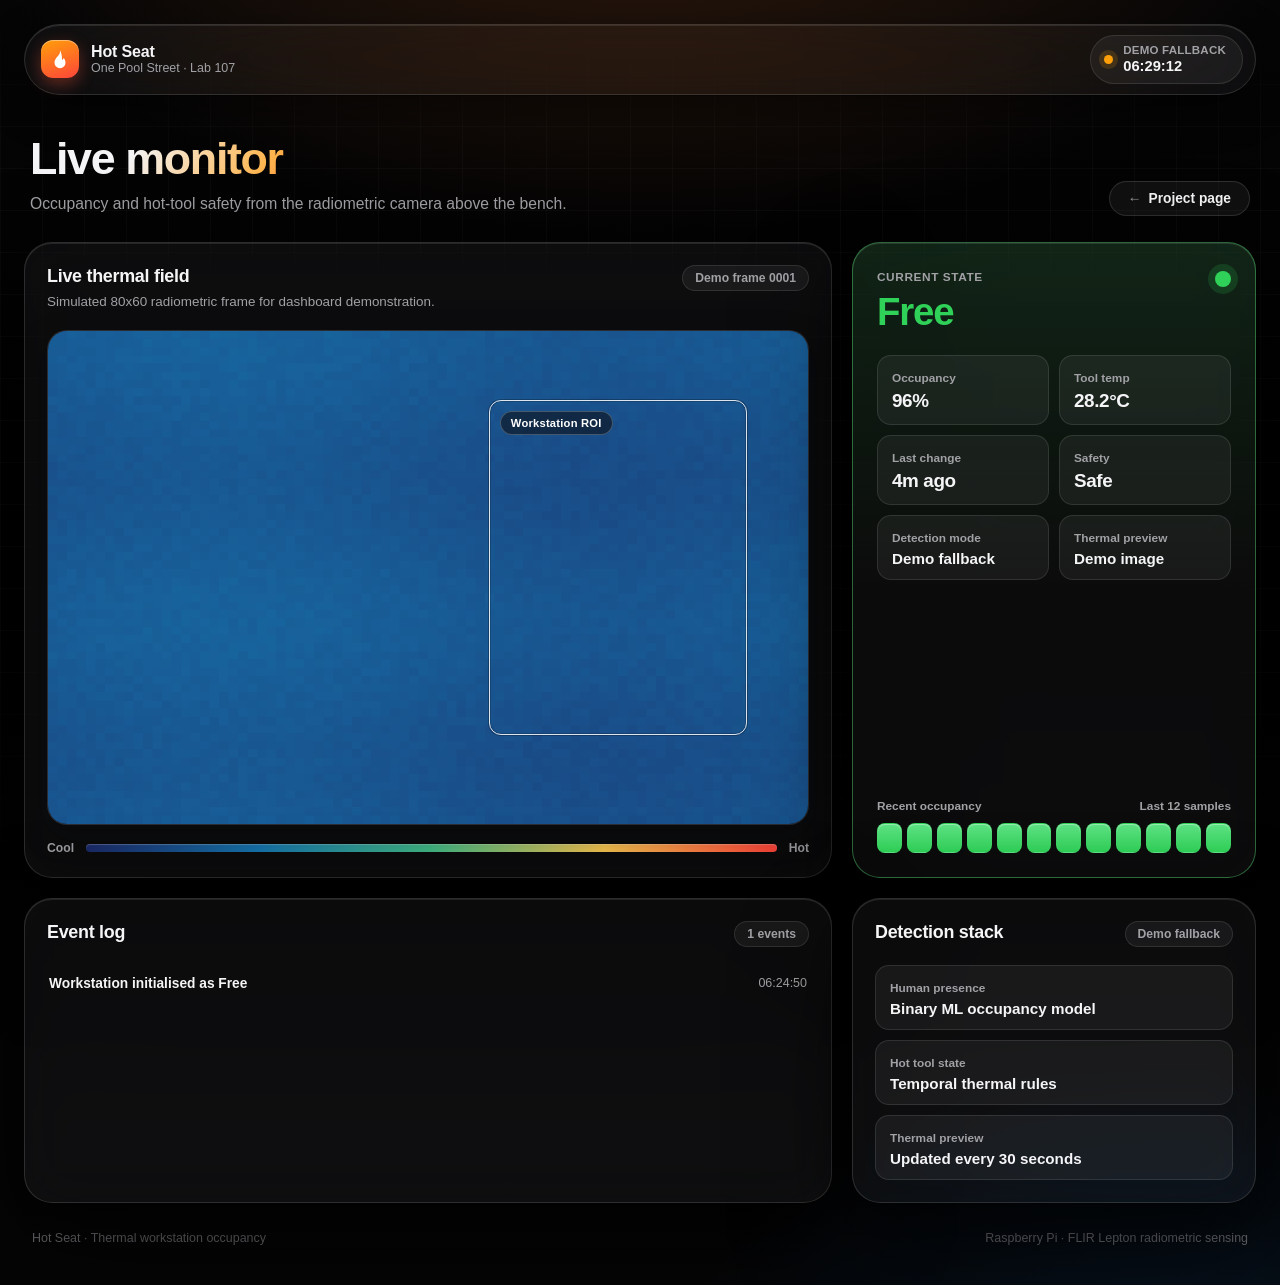
==== commit e644aef2: "Polish landing page and dashboard visual design" ====
--- a/dashboard/index.html
+++ b/dashboard/index.html
@@ -15,7 +15,7 @@
 
     <main class="app-shell">
       <header class="navbar glass">
-        <div class="brand">
+        <a class="brand" href="../" aria-label="Hot Seat project page">
           <span class="brand-mark" aria-hidden="true">
             <svg viewBox="0 0 24 24" fill="none" xmlns="http://www.w3.org/2000/svg">
               <path
@@ -28,10 +28,10 @@
             <span class="brand-name">Hot Seat</span>
             <span class="brand-sub">One Pool Street · Lab 107</span>
           </div>
-        </div>
+        </a>
 
         <div class="sync-panel" aria-live="polite">
-          <span class="live-dot"></span>
+          <span class="live-dot" id="syncDot"></span>
           <div class="sync-copy">
             <span class="sync-label" id="syncLabel">Demo fallback</span>
             <strong id="lastUpdated">--</strong>
@@ -40,8 +40,11 @@
       </header>
 
       <section class="hero">
-        <h1>Thermal workstation monitor</h1>
-        <p>Real-time occupancy and hot-tool safety, sensed from a radiometric thermal camera.</p>
+        <div>
+          <h1>Live monitor</h1>
+          <p>Occupancy and hot-tool safety from the radiometric camera above the bench.</p>
+        </div>
+        <a class="project-link" href="../">Project page</a>
       </section>
 
       <section class="workspace">
--- a/dashboard/styles.css
+++ b/dashboard/styles.css
@@ -3,19 +3,19 @@
    --------------------------------------------------------------------------- */
 
 :root {
-  color-scheme: light dark;
-
-  --page: #f2f3f7;
-  --text: #1d1d1f;
-  --muted: #6e6e73;
-  --soft: #aeaeb5;
-
-  --glass: rgba(255, 255, 255, 0.58);
-  --glass-strong: rgba(255, 255, 255, 0.78);
-  --glass-border: rgba(255, 255, 255, 0.75);
-  --glass-inner: rgba(255, 255, 255, 0.9);
-  --tile: rgba(255, 255, 255, 0.5);
-  --hairline: rgba(60, 60, 67, 0.12);
+  color-scheme: dark;
+
+  --page: #000;
+  --text: #f5f5f7;
+  --muted: #a1a1a6;
+  --soft: #6e6e73;
+
+  --glass: rgba(255, 255, 255, 0.045);
+  --glass-strong: rgba(255, 255, 255, 0.075);
+  --glass-border: rgba(255, 255, 255, 0.13);
+  --glass-inner: rgba(255, 255, 255, 0.1);
+  --tile: rgba(255, 255, 255, 0.055);
+  --hairline: rgba(255, 255, 255, 0.1);
 
   --blue: #0a84ff;
   --green: #30d158;
@@ -23,12 +23,12 @@
   --amber: #ff9f0a;
 
   --shadow:
-    0 1px 1px rgba(16, 24, 40, 0.03),
-    0 12px 32px rgba(16, 24, 40, 0.09),
-    0 32px 80px rgba(16, 24, 40, 0.07);
+    0 1px 1px rgba(0, 0, 0, 0.45),
+    0 20px 60px rgba(0, 0, 0, 0.5),
+    0 46px 120px rgba(0, 0, 0, 0.42);
   --shadow-soft:
-    0 1px 1px rgba(16, 24, 40, 0.03),
-    0 8px 24px rgba(16, 24, 40, 0.07);
+    0 1px 1px rgba(0, 0, 0, 0.45),
+    0 14px 42px rgba(0, 0, 0, 0.45);
 
   --radius-lg: 28px;
   --radius-md: 20px;
@@ -39,29 +39,6 @@
     Inter, "Segoe UI", sans-serif;
 }
 
-@media (prefers-color-scheme: dark) {
-  :root {
-    --page: #0b0b0f;
-    --text: #f5f5f7;
-    --muted: #a1a1a8;
-    --soft: #636369;
-
-    --glass: rgba(28, 28, 34, 0.55);
-    --glass-strong: rgba(34, 34, 42, 0.72);
-    --glass-border: rgba(255, 255, 255, 0.12);
-    --glass-inner: rgba(255, 255, 255, 0.08);
-    --tile: rgba(255, 255, 255, 0.06);
-    --hairline: rgba(255, 255, 255, 0.1);
-
-    --shadow:
-      0 1px 1px rgba(0, 0, 0, 0.3),
-      0 16px 40px rgba(0, 0, 0, 0.45);
-    --shadow-soft:
-      0 1px 1px rgba(0, 0, 0, 0.3),
-      0 8px 24px rgba(0, 0, 0, 0.35);
-  }
-}
-
 * {
   box-sizing: border-box;
 }
@@ -73,7 +50,10 @@
 body {
   min-height: 100vh;
   margin: 0;
-  background: var(--page);
+  background:
+    radial-gradient(ellipse 80% 45% at 50% -12%, rgba(255, 130, 48, 0.18), transparent 68%),
+    radial-gradient(ellipse 55% 34% at 92% 108%, rgba(10, 132, 255, 0.11), transparent 72%),
+    linear-gradient(180deg, #050506 0%, #000 42%, #050506 100%);
   color: var(--text);
   -webkit-font-smoothing: antialiased;
   text-rendering: optimizeLegibility;
@@ -93,46 +73,15 @@
   z-index: -1;
   overflow: hidden;
   pointer-events: none;
+  background-image:
+    linear-gradient(rgba(255, 255, 255, 0.028) 1px, transparent 1px),
+    linear-gradient(90deg, rgba(255, 255, 255, 0.028) 1px, transparent 1px);
+  background-size: 42px 42px;
+  mask-image: linear-gradient(to bottom, transparent, #000 16%, #000 70%, transparent);
 }
 
 .blob {
-  position: absolute;
-  border-radius: 50%;
-  filter: blur(90px);
-  opacity: 0.55;
-  animation: drift 26s ease-in-out infinite alternate;
-}
-
-.blob-a {
-  top: -18%;
-  left: -12%;
-  width: 55vw;
-  height: 55vw;
-  background: radial-gradient(circle at 30% 30%, #8ec5ff, transparent 70%);
-}
-
-.blob-b {
-  top: 8%;
-  right: -18%;
-  width: 48vw;
-  height: 48vw;
-  background: radial-gradient(circle at 60% 40%, #ffc7a3, transparent 70%);
-  animation-delay: -8s;
-}
-
-.blob-c {
-  bottom: -25%;
-  left: 22%;
-  width: 52vw;
-  height: 52vw;
-  background: radial-gradient(circle at 50% 50%, #b7f0c6, transparent 70%);
-  animation-delay: -16s;
-}
-
-@media (prefers-color-scheme: dark) {
-  .blob {
-    opacity: 0.28;
-  }
+  display: none;
 }
 
 @keyframes drift {
@@ -193,6 +142,8 @@
   align-items: center;
   gap: 12px;
   min-width: 0;
+  color: inherit;
+  text-decoration: none;
 }
 
 .brand-mark {
@@ -246,9 +197,20 @@
   width: 9px;
   height: 9px;
   border-radius: 999px;
+  background: var(--soft);
+  box-shadow: 0 0 0 5px rgba(161, 161, 166, 0.12);
+  animation: pulse 1.9s ease-in-out infinite;
+  transition: background 220ms ease, box-shadow 220ms ease;
+}
+
+.live-dot.is-live {
   background: var(--green);
   box-shadow: 0 0 0 5px rgba(48, 209, 88, 0.16);
-  animation: pulse 1.9s ease-in-out infinite;
+}
+
+.live-dot.is-offline {
+  background: var(--amber);
+  box-shadow: 0 0 0 5px rgba(255, 159, 10, 0.16);
 }
 
 .sync-copy {
@@ -274,16 +236,20 @@
 /* --- Hero -------------------------------------------------------------------- */
 
 .hero {
-  padding: 44px 6px 28px;
-  text-align: center;
+  display: flex;
+  align-items: flex-end;
+  justify-content: space-between;
+  gap: 20px;
+  padding: 40px 6px 26px;
+  flex-wrap: wrap;
 }
 
 .hero h1 {
-  font-size: clamp(2.1rem, 4.4vw, 3.4rem);
-  font-weight: 750;
-  letter-spacing: -0.025em;
+  font-size: clamp(1.9rem, 3.6vw, 2.8rem);
+  font-weight: 780;
+  letter-spacing: -0.03em;
   line-height: 1.06;
-  background: linear-gradient(180deg, var(--text) 55%, color-mix(in srgb, var(--text) 55%, transparent));
+  background: linear-gradient(120deg, #f5f5f7 20%, #ffb54d 45%, #ff5f3a 64%, #f5f5f7 88%);
   -webkit-background-clip: text;
   background-clip: text;
   -webkit-text-fill-color: transparent;
@@ -291,10 +257,35 @@
 
 .hero p {
   max-width: 560px;
-  margin: 14px auto 0;
-  color: var(--muted);
-  font-size: 1.05rem;
+  margin: 10px 0 0;
+  color: var(--muted);
+  font-size: 0.98rem;
   line-height: 1.5;
+}
+
+.project-link {
+  display: inline-flex;
+  align-items: center;
+  padding: 9px 18px;
+  border: 1px solid var(--glass-border);
+  border-radius: 999px;
+  background: var(--tile);
+  color: var(--text);
+  font-size: 0.86rem;
+  font-weight: 650;
+  text-decoration: none;
+  transition: transform 180ms ease, background 180ms ease;
+}
+
+.project-link::before {
+  content: "←";
+  margin-right: 7px;
+  color: var(--muted);
+}
+
+.project-link:hover {
+  transform: translateY(-1px);
+  background: var(--glass-strong);
 }
 
 /* --- Section headers & chips -------------------------------------------------- */
@@ -504,6 +495,24 @@
   letter-spacing: -0.03em;
   line-height: 1;
   overflow-wrap: anywhere;
+  color: var(--text);
+  transition: color 220ms ease;
+}
+
+.status-panel.is-free .status-heading h2 {
+  color: var(--green);
+}
+
+.status-panel.is-occupied .status-heading h2 {
+  color: var(--red);
+}
+
+.status-panel.is-recent .status-heading h2 {
+  color: var(--blue);
+}
+
+.status-panel.is-warning .status-heading h2 {
+  color: var(--amber);
 }
 
 .status-indicator {
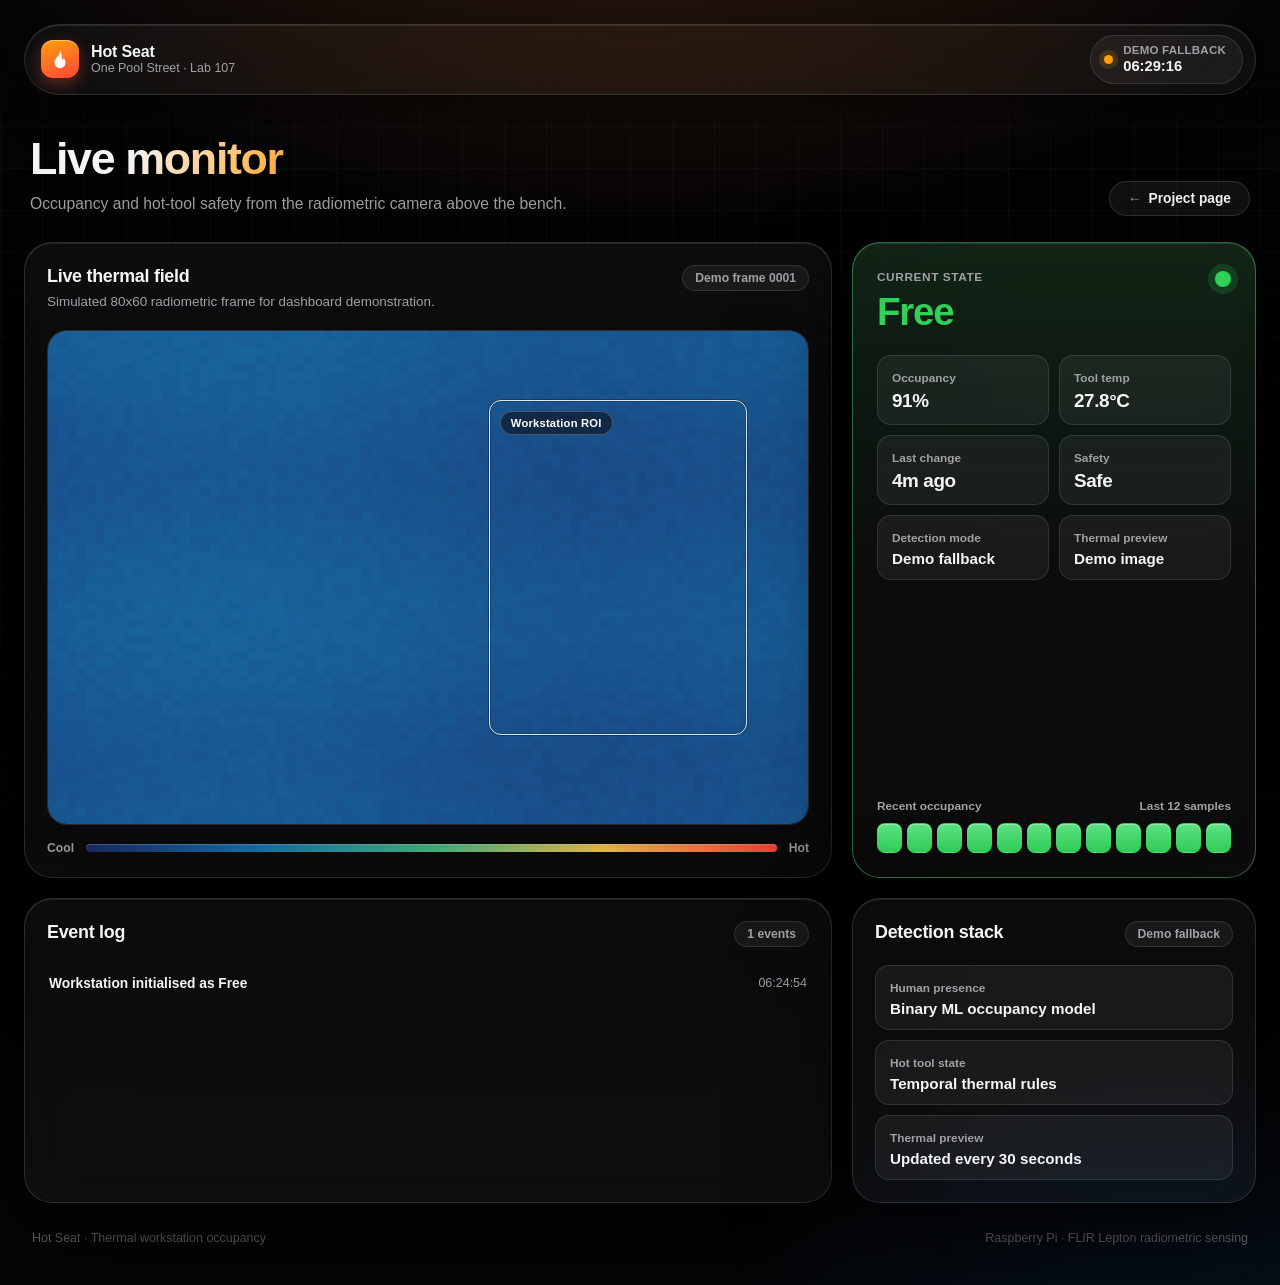
==== commit 32584b0a: "Route submitted QR code to landing page" ====
--- a/dashboard/index.html
+++ b/dashboard/index.html
@@ -15,7 +15,7 @@
 
     <main class="app-shell">
       <header class="navbar glass">
-        <a class="brand" href="../" aria-label="Hot Seat project page">
+        <a class="brand" href="/dashboard/" aria-label="Hot Seat project page">
           <span class="brand-mark" aria-hidden="true">
             <svg viewBox="0 0 24 24" fill="none" xmlns="http://www.w3.org/2000/svg">
               <path
@@ -44,7 +44,7 @@
           <h1>Live monitor</h1>
           <p>Occupancy and hot-tool safety from the radiometric camera above the bench.</p>
         </div>
-        <a class="project-link" href="../">Project page</a>
+        <a class="project-link" href="/dashboard/">Project page</a>
       </section>
 
       <section class="workspace">
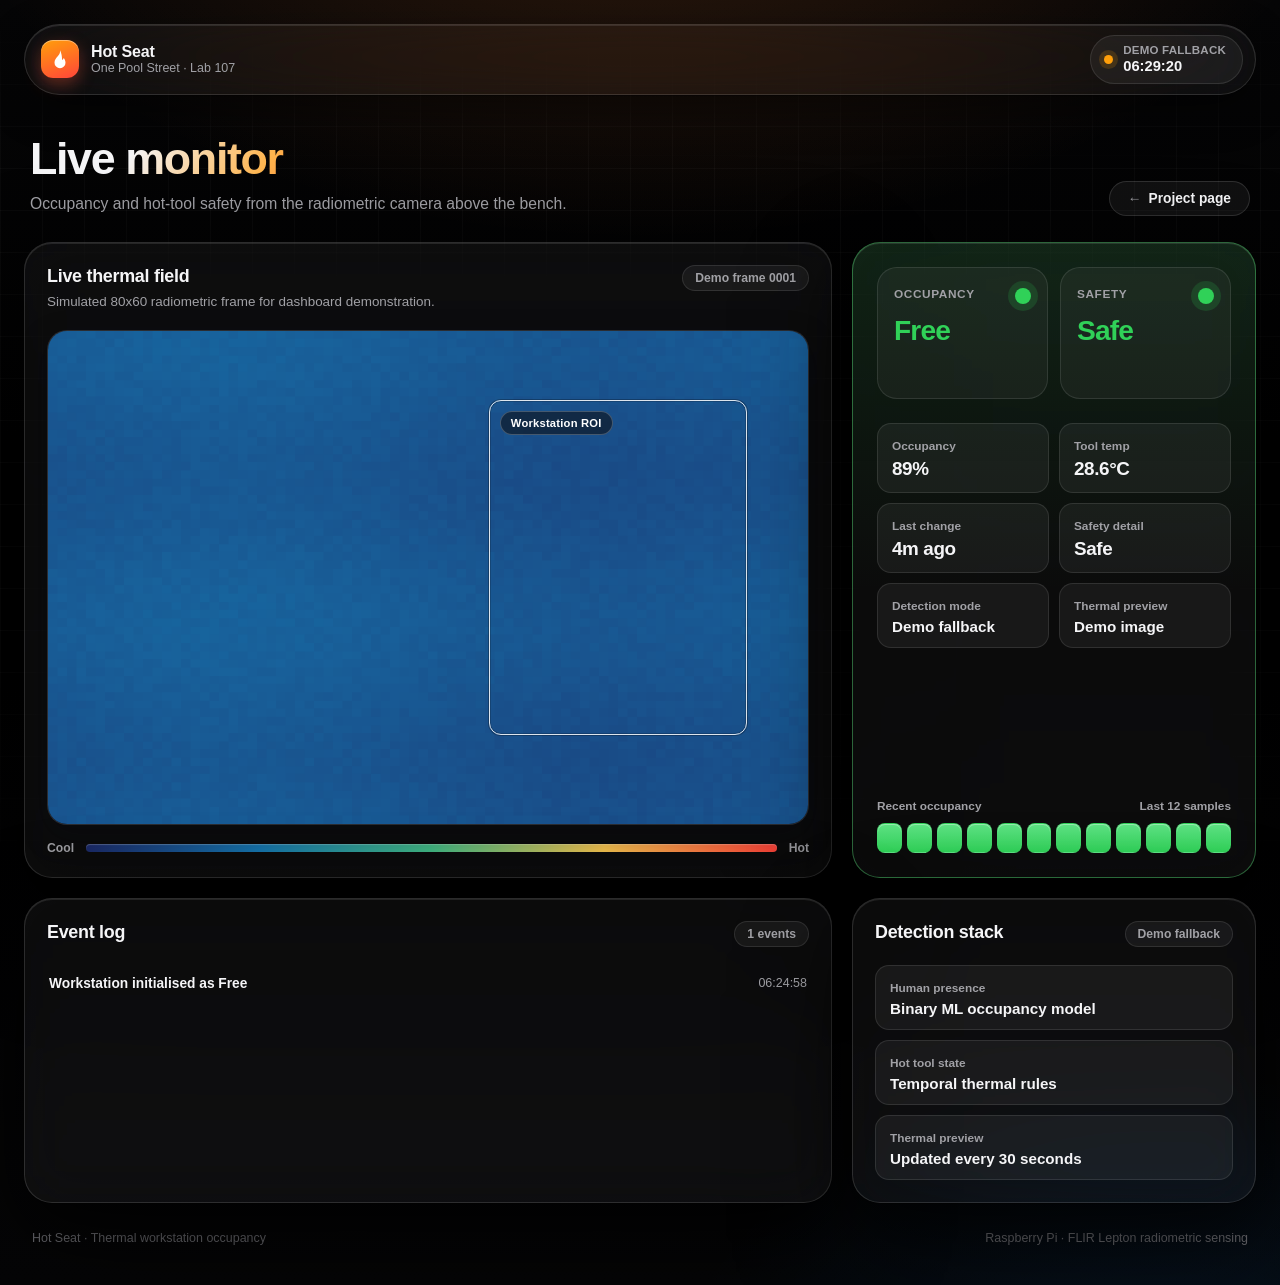
==== commit df8ef191: "add colour remind" ====
--- a/dashboard/index.html
+++ b/dashboard/index.html
@@ -74,12 +74,21 @@
 
         <aside class="status-column" aria-label="Workstation status">
           <article class="status-panel glass" id="workstation-panel">
-            <div class="status-heading">
-              <div>
-                <span class="panel-label">Current state</span>
+            <div class="status-summary">
+              <div class="state-card state-card-occupancy">
+                <div class="state-card-heading">
+                  <span class="panel-label">Occupancy</span>
+                  <span class="status-indicator" id="workstation-dot"></span>
+                </div>
                 <h2 id="workstation-status">--</h2>
               </div>
-              <span class="status-indicator" id="workstation-dot"></span>
+              <div class="state-card state-card-safety" id="workstation-safety-card">
+                <div class="state-card-heading">
+                  <span class="panel-label">Safety</span>
+                  <span class="status-indicator safety-indicator" id="workstation-safety-dot"></span>
+                </div>
+                <h2 id="workstation-safety-primary">--</h2>
+              </div>
             </div>
 
             <div class="status-metrics">
@@ -96,7 +105,7 @@
                 <strong id="workstation-change">--</strong>
               </div>
               <div class="metric-tile">
-                <span>Safety</span>
+                <span>Safety detail</span>
                 <strong id="workstation-safety">--</strong>
               </div>
             </div>
--- a/dashboard/styles.css
+++ b/dashboard/styles.css
@@ -473,6 +473,13 @@
     var(--glass);
 }
 
+.status-panel.is-danger {
+  border-color: color-mix(in srgb, var(--red) 60%, var(--glass-border));
+  background:
+    linear-gradient(180deg, color-mix(in srgb, var(--red) 18%, transparent), transparent 55%),
+    var(--glass);
+}
+
 .panel-label {
   color: var(--muted);
   font-size: 0.74rem;
@@ -481,38 +488,73 @@
   text-transform: uppercase;
 }
 
-.status-heading {
-  display: flex;
-  align-items: flex-start;
+.status-summary {
+  display: grid;
+  grid-template-columns: repeat(2, minmax(0, 1fr));
+  gap: 12px;
+}
+
+.state-card {
+  min-width: 0;
+  padding: 16px;
+  border: 1px solid var(--hairline);
+  border-radius: var(--radius-md);
+  background: color-mix(in srgb, var(--tile) 92%, #000);
+}
+
+.state-card-heading {
+  display: flex;
+  align-items: center;
   justify-content: space-between;
-  gap: 16px;
-}
-
-.status-heading h2 {
-  margin-top: 8px;
-  font-size: clamp(2.4rem, 3vw, 3.2rem);
+  gap: 12px;
+}
+
+.state-card h2 {
+  min-height: 2.35em;
+  margin-top: 12px;
+  font-size: clamp(1.75rem, 2.2vw, 2.35rem);
   font-weight: 760;
   letter-spacing: -0.03em;
-  line-height: 1;
+  line-height: 1.04;
   overflow-wrap: anywhere;
   color: var(--text);
   transition: color 220ms ease;
 }
 
-.status-panel.is-free .status-heading h2 {
+.status-panel.is-free .state-card-occupancy h2 {
   color: var(--green);
 }
 
-.status-panel.is-occupied .status-heading h2 {
+.status-panel.is-occupied .state-card-occupancy h2 {
   color: var(--red);
 }
 
-.status-panel.is-recent .status-heading h2 {
+.status-panel.is-recent .state-card-occupancy h2 {
   color: var(--blue);
 }
 
-.status-panel.is-warning .status-heading h2 {
+.state-card-safety.is-safe h2,
+.state-card-safety.is-in-use h2 {
+  color: var(--green);
+}
+
+.state-card-safety.is-monitoring h2 {
   color: var(--amber);
+}
+
+.state-card-safety.is-cooling h2 {
+  color: var(--blue);
+}
+
+.state-card-safety.is-danger {
+  border-color: color-mix(in srgb, var(--red) 58%, var(--glass-border));
+  background:
+    linear-gradient(180deg, color-mix(in srgb, var(--red) 18%, transparent), transparent 78%),
+    color-mix(in srgb, var(--tile) 92%, #000);
+}
+
+.state-card-safety.is-danger h2 {
+  color: var(--red);
 }
 
 .status-indicator {
@@ -547,6 +589,27 @@
   box-shadow: 0 0 0 7px rgba(255, 159, 10, 0.18);
 }
 
+.safety-indicator.is-safe,
+.safety-indicator.is-in-use {
+  background: var(--green);
+  box-shadow: 0 0 0 7px rgba(48, 209, 88, 0.16);
+}
+
+.safety-indicator.is-monitoring {
+  background: var(--amber);
+  box-shadow: 0 0 0 7px rgba(255, 159, 10, 0.18);
+}
+
+.safety-indicator.is-cooling {
+  background: var(--blue);
+  box-shadow: 0 0 0 7px rgba(10, 132, 255, 0.15);
+}
+
+.safety-indicator.is-danger {
+  background: var(--red);
+  box-shadow: 0 0 0 7px rgba(255, 69, 58, 0.2);
+}
+
 .status-metrics {
   display: grid;
   grid-template-columns: repeat(2, minmax(0, 1fr));
@@ -780,7 +843,8 @@
   }
 
   .status-metrics,
-  .state-context {
+  .state-context,
+  .status-summary {
     grid-template-columns: 1fr;
   }
 
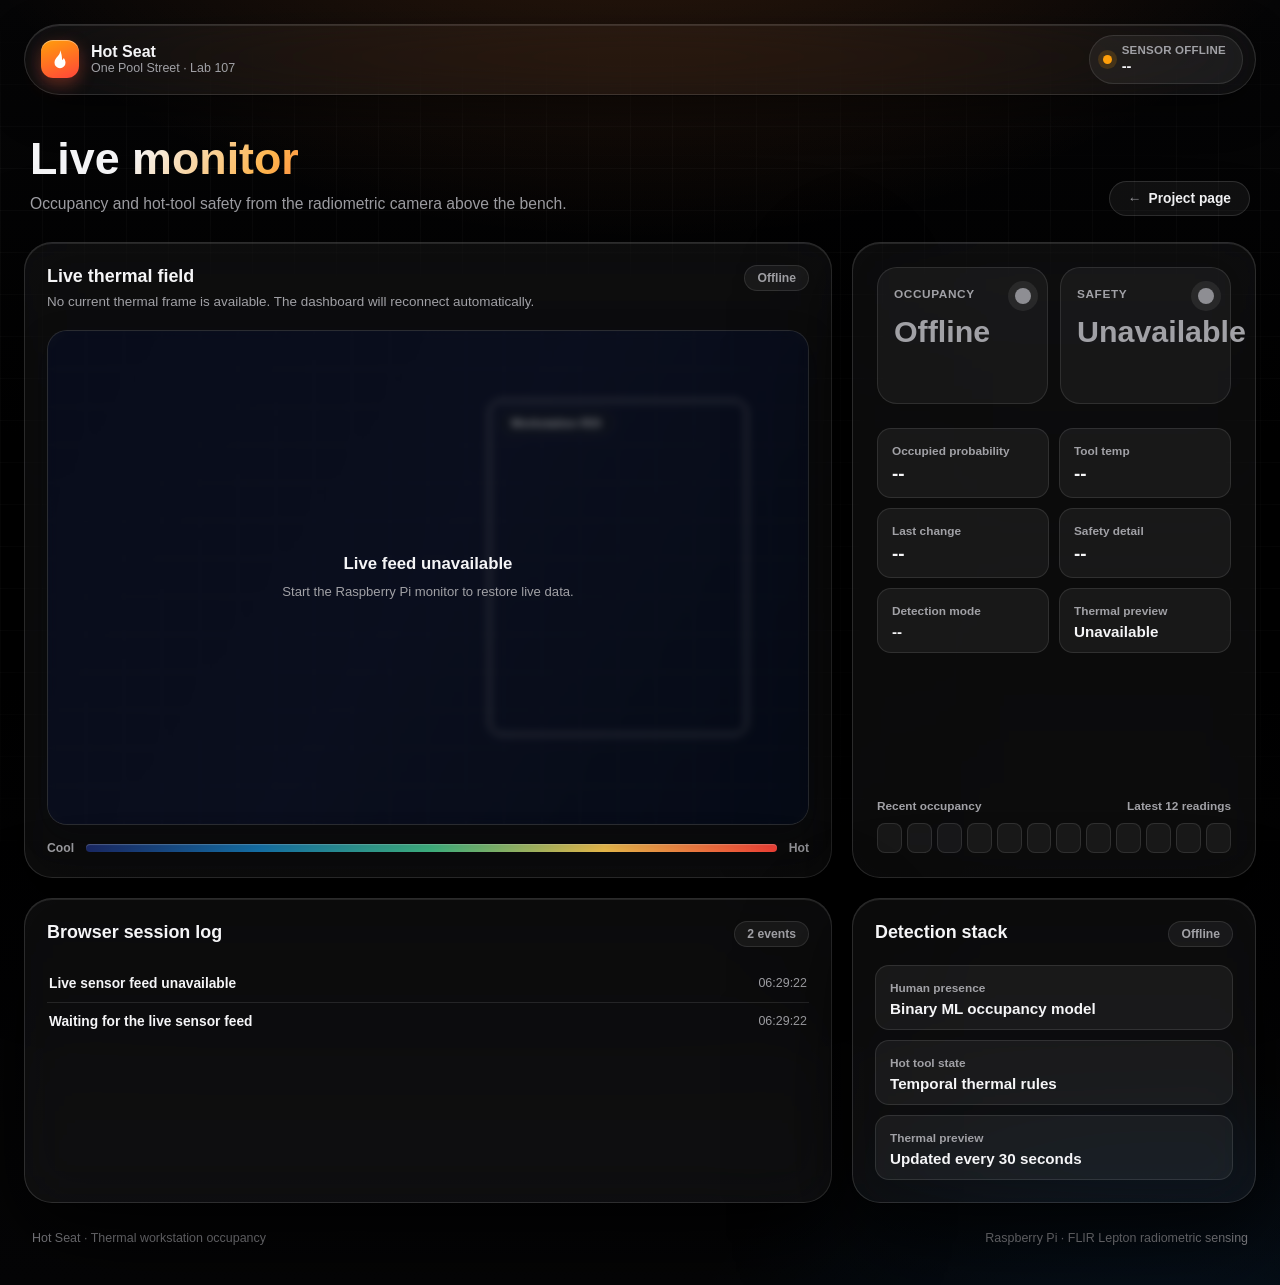
==== commit ae4fb5ae: "Harden deployment, validate live state, and finalise project documentation" ====
--- a/dashboard/index.html
+++ b/dashboard/index.html
@@ -3,15 +3,12 @@
   <head>
     <meta charset="utf-8" />
     <meta name="viewport" content="width=device-width, initial-scale=1" />
-    <title>Thermal Workstation Occupancy Dashboard</title>
+    <title>Hot Seat Live Dashboard</title>
     <link rel="stylesheet" href="styles.css" />
   </head>
   <body>
-    <div class="ambient" aria-hidden="true">
-      <span class="blob blob-a"></span>
-      <span class="blob blob-b"></span>
-      <span class="blob blob-c"></span>
-    </div>
+    <div class="ambient" aria-hidden="true"></div>
+    <div class="sr-only" id="stateAnnouncement" aria-live="polite" aria-atomic="true"></div>
 
     <main class="app-shell">
       <header class="navbar glass">
@@ -30,10 +27,10 @@
           </div>
         </a>
 
-        <div class="sync-panel" aria-live="polite">
+        <div class="sync-panel">
           <span class="live-dot" id="syncDot"></span>
           <div class="sync-copy">
-            <span class="sync-label" id="syncLabel">Demo fallback</span>
+            <span class="sync-label" id="syncLabel">Connecting</span>
             <strong id="lastUpdated">--</strong>
           </div>
         </div>
@@ -52,14 +49,18 @@
           <div class="section-title-row">
             <div>
               <h2>Live thermal field</h2>
-              <p id="thermalCaption">Simulated 80x60 radiometric frame for one monitored workstation.</p>
+              <p id="thermalCaption">Waiting for the Raspberry Pi thermal feed.</p>
             </div>
             <span class="chip" id="frameLabel">Frame 0000</span>
           </div>
 
           <div class="heatmap-frame">
-            <canvas id="heatmapCanvas" width="800" height="520" aria-label="Simulated thermal heatmap"></canvas>
+            <canvas id="heatmapCanvas" width="800" height="520" aria-label="Thermal preview placeholder"></canvas>
             <img id="thermalSnapshot" alt="Live thermal preview from the Raspberry Pi monitor" />
+            <div class="feed-placeholder" id="feedPlaceholder" aria-live="polite">
+              <strong id="feedPlaceholderTitle">Connecting to the sensor</strong>
+              <span id="feedPlaceholderText">Waiting for the Raspberry Pi monitor.</span>
+            </div>
             <div class="roi roi-one">
               <span>Workstation ROI</span>
             </div>
@@ -93,7 +94,7 @@
 
             <div class="status-metrics">
               <div class="metric-tile">
-                <span>Occupancy</span>
+                <span>Occupied probability</span>
                 <strong id="workstation-confidence">--</strong>
               </div>
               <div class="metric-tile">
@@ -113,7 +114,7 @@
             <div class="state-context">
               <div>
                 <span>Detection mode</span>
-                <strong id="detectionMode">Demo</strong>
+                <strong id="detectionMode">--</strong>
               </div>
               <div>
                 <span>Thermal preview</span>
@@ -124,9 +125,9 @@
             <div class="compact-history" aria-label="Recent occupancy">
               <div class="compact-history-heading">
                 <span>Recent occupancy</span>
-                <span>Last 12 samples</span>
+                <span>Latest 12 readings</span>
               </div>
-              <div class="timeline" id="workstation-timeline"></div>
+              <div class="timeline" id="workstation-timeline" role="list"></div>
             </div>
           </article>
         </aside>
@@ -135,7 +136,7 @@
       <section class="bottom-grid">
         <section class="activity-panel glass">
           <div class="section-title-row">
-            <h2>Event log</h2>
+            <h2>Browser session log</h2>
             <span class="chip" id="eventCount">0 events</span>
           </div>
           <ul id="eventLog"></ul>
@@ -144,7 +145,7 @@
         <section class="system-panel glass">
           <div class="section-title-row">
             <h2>Detection stack</h2>
-            <span class="chip" id="simulationState">Auto update on</span>
+            <span class="chip" id="connectionState">Connecting</span>
           </div>
           <div class="stack-list" aria-label="Detection stack">
             <div>
@@ -157,7 +158,7 @@
             </div>
             <div>
               <span>Thermal preview</span>
-              <strong>Updated every 30 seconds</strong>
+              <strong id="stackSnapshotInterval">Updated every 30 seconds</strong>
             </div>
           </div>
         </section>
--- a/dashboard/styles.css
+++ b/dashboard/styles.css
@@ -8,7 +8,7 @@
   --page: #000;
   --text: #f5f5f7;
   --muted: #a1a1a6;
-  --soft: #6e6e73;
+  --soft: #8e8e93;
 
   --glass: rgba(255, 255, 255, 0.045);
   --glass-strong: rgba(255, 255, 255, 0.075);
@@ -41,6 +41,18 @@
 
 * {
   box-sizing: border-box;
+}
+
+.sr-only {
+  position: absolute;
+  width: 1px;
+  height: 1px;
+  padding: 0;
+  margin: -1px;
+  overflow: hidden;
+  clip: rect(0, 0, 0, 0);
+  white-space: nowrap;
+  border: 0;
 }
 
 html {
@@ -80,21 +92,7 @@
   mask-image: linear-gradient(to bottom, transparent, #000 16%, #000 70%, transparent);
 }
 
-.blob {
-  display: none;
-}
-
-@keyframes drift {
-  from {
-    transform: translate3d(0, 0, 0) scale(1);
-  }
-  to {
-    transform: translate3d(4vw, 3vh, 0) scale(1.08);
-  }
-}
-
 @media (prefers-reduced-motion: reduce) {
-  .blob,
   .live-dot {
     animation: none;
   }
@@ -174,7 +172,7 @@
 .brand-name {
   font-size: 1rem;
   font-weight: 700;
-  letter-spacing: -0.01em;
+  letter-spacing: 0;
 }
 
 .brand-sub {
@@ -245,9 +243,9 @@
 }
 
 .hero h1 {
-  font-size: clamp(1.9rem, 3.6vw, 2.8rem);
+  font-size: 2.8rem;
   font-weight: 780;
-  letter-spacing: -0.03em;
+  letter-spacing: 0;
   line-height: 1.06;
   background: linear-gradient(120deg, #f5f5f7 20%, #ffb54d 45%, #ff5f3a 64%, #f5f5f7 88%);
   -webkit-background-clip: text;
@@ -301,7 +299,7 @@
 h2 {
   font-size: 1.12rem;
   font-weight: 700;
-  letter-spacing: -0.015em;
+  letter-spacing: 0;
   line-height: 1.25;
 }
 
@@ -370,6 +368,35 @@
 
 #thermalSnapshot.is-visible {
   display: block;
+}
+
+.feed-placeholder {
+  position: absolute;
+  inset: 0;
+  z-index: 2;
+  display: grid;
+  place-content: center;
+  gap: 8px;
+  padding: 24px;
+  background: rgba(4, 7, 14, 0.42);
+  text-align: center;
+  backdrop-filter: blur(4px);
+  -webkit-backdrop-filter: blur(4px);
+}
+
+.feed-placeholder[hidden] {
+  display: none;
+}
+
+.feed-placeholder strong {
+  font-size: 1.05rem;
+  font-weight: 700;
+}
+
+.feed-placeholder span {
+  color: var(--muted);
+  font-size: 0.82rem;
+  line-height: 1.45;
 }
 
 #thermalSnapshot.is-visible ~ .roi {
@@ -480,6 +507,11 @@
     var(--glass);
 }
 
+.status-panel.is-offline {
+  border-color: var(--glass-border);
+  background: var(--glass);
+}
+
 .panel-label {
   color: var(--muted);
   font-size: 0.74rem;
@@ -512,11 +544,14 @@
 .state-card h2 {
   min-height: 2.35em;
   margin-top: 12px;
-  font-size: clamp(1.75rem, 2.2vw, 2.35rem);
+  font-size: 1.9rem;
   font-weight: 760;
-  letter-spacing: -0.03em;
+  letter-spacing: 0;
   line-height: 1.04;
-  overflow-wrap: anywhere;
+  overflow-wrap: normal;
+  word-break: keep-all;
+  hyphens: none;
+  text-wrap: balance;
   color: var(--text);
   transition: color 220ms ease;
 }
@@ -531,6 +566,11 @@
 
 .status-panel.is-recent .state-card-occupancy h2 {
   color: var(--blue);
+}
+
+.status-panel.is-offline .state-card-occupancy h2,
+.state-card-safety.is-offline h2 {
+  color: var(--muted);
 }
 
 .state-card-safety.is-safe h2,
@@ -555,6 +595,8 @@
 
 .state-card-safety.is-danger h2 {
   color: var(--red);
+  font-size: 1.4rem;
+  letter-spacing: 0;
 }
 
 .status-indicator {
@@ -589,6 +631,12 @@
   box-shadow: 0 0 0 7px rgba(255, 159, 10, 0.18);
 }
 
+.status-indicator.is-offline,
+.safety-indicator.is-offline {
+  background: var(--soft);
+  box-shadow: 0 0 0 7px rgba(161, 161, 166, 0.12);
+}
+
 .safety-indicator.is-safe,
 .safety-indicator.is-in-use {
   background: var(--green);
@@ -636,7 +684,7 @@
   margin-top: 4px;
   font-size: 1.18rem;
   font-weight: 700;
-  letter-spacing: -0.02em;
+  letter-spacing: 0;
   font-variant-numeric: tabular-nums;
   overflow-wrap: anywhere;
 }
@@ -711,6 +759,17 @@
   box-shadow: inset 0 1px 0 rgba(255, 255, 255, 0.35);
 }
 
+.timeline span.is-missing {
+  border-color: var(--hairline);
+  background: var(--tile);
+  box-shadow: none;
+}
+
+a:focus-visible {
+  outline: 2px solid var(--blue);
+  outline-offset: 3px;
+}
+
 /* --- Bottom grid -------------------------------------------------------------------- */
 
 .bottom-grid {
@@ -835,6 +894,18 @@
     padding: 32px 4px 22px;
   }
 
+  .hero h1 {
+    font-size: 2.2rem;
+  }
+
+  .state-card h2 {
+    font-size: 2rem;
+  }
+
+  .state-card-safety.is-danger h2 {
+    font-size: 1.55rem;
+  }
+
   .thermal-area,
   .status-panel,
   .activity-panel,
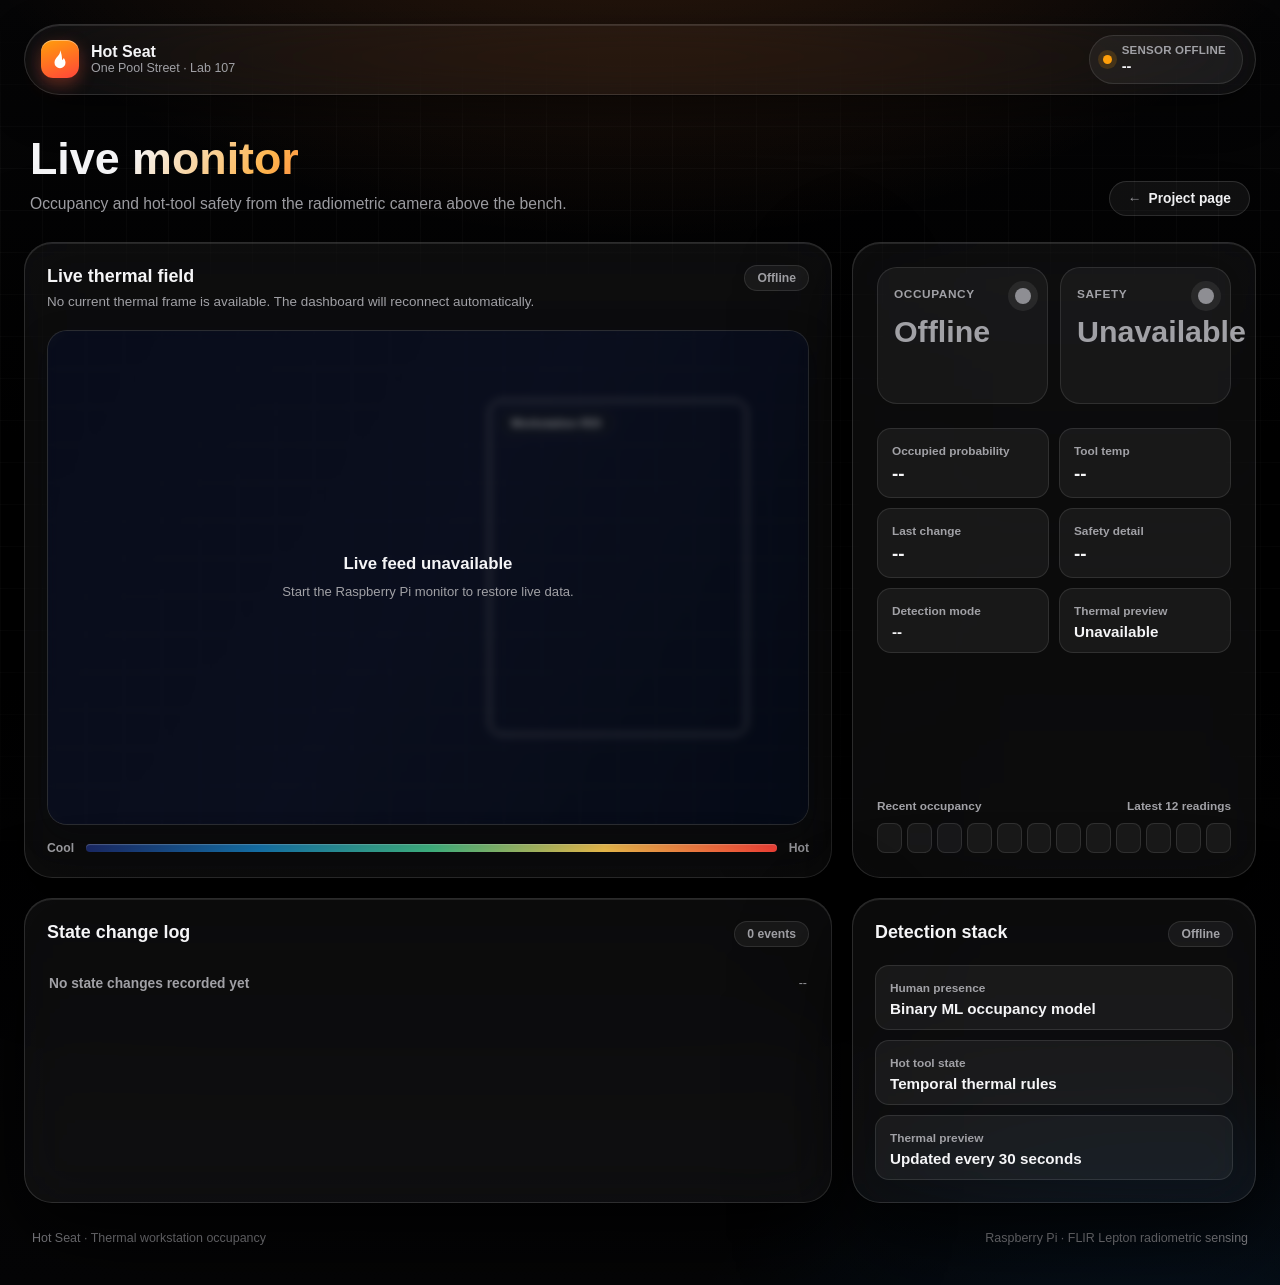
==== commit 53f3d137: "Persist dashboard state change log" ====
--- a/dashboard/index.html
+++ b/dashboard/index.html
@@ -136,7 +136,7 @@
       <section class="bottom-grid">
         <section class="activity-panel glass">
           <div class="section-title-row">
-            <h2>Browser session log</h2>
+            <h2>State change log</h2>
             <span class="chip" id="eventCount">0 events</span>
           </div>
           <ul id="eventLog"></ul>
--- a/dashboard/styles.css
+++ b/dashboard/styles.css
@@ -807,6 +807,15 @@
   border-bottom: 0;
 }
 
+#eventLog li.event-log-empty {
+  color: var(--muted);
+}
+
+#eventLog li.event-log-empty strong {
+  color: var(--muted);
+  font-weight: 600;
+}
+
 #eventLog strong {
   color: var(--text);
   font-weight: 600;
